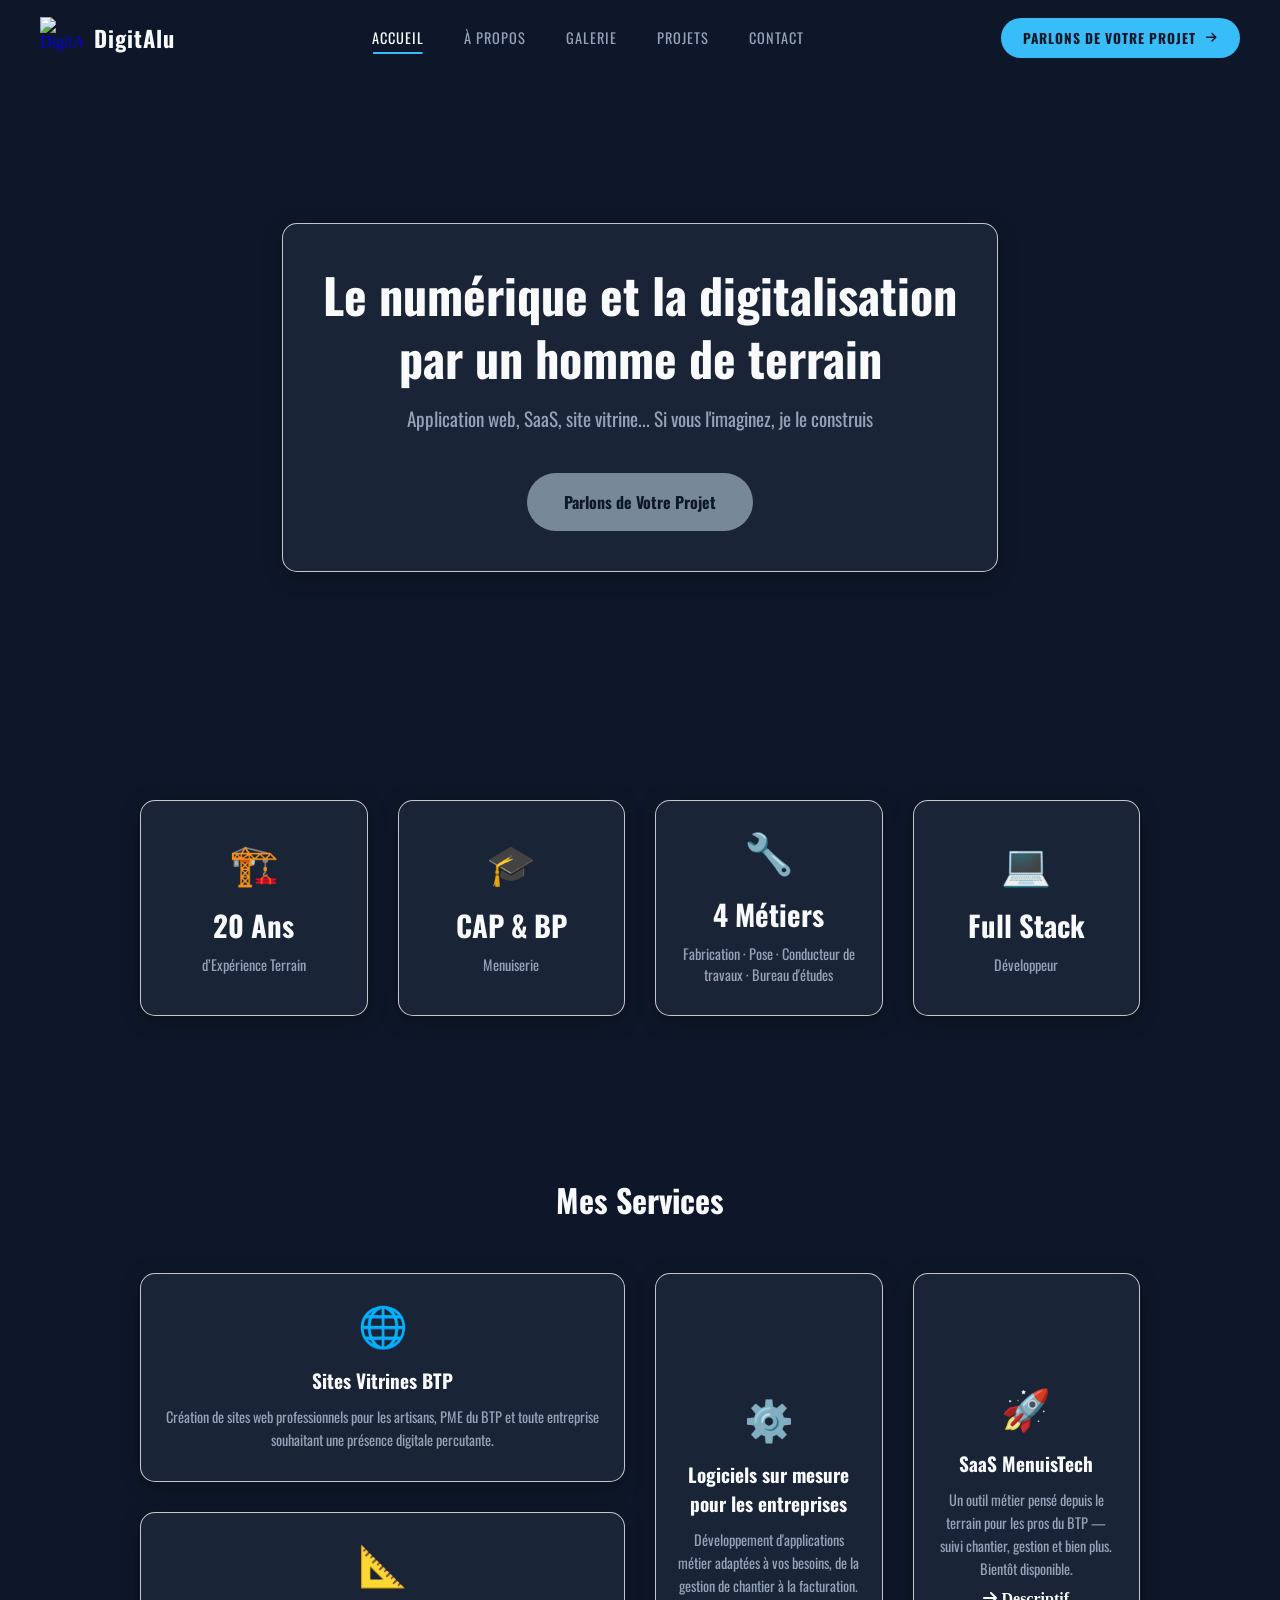
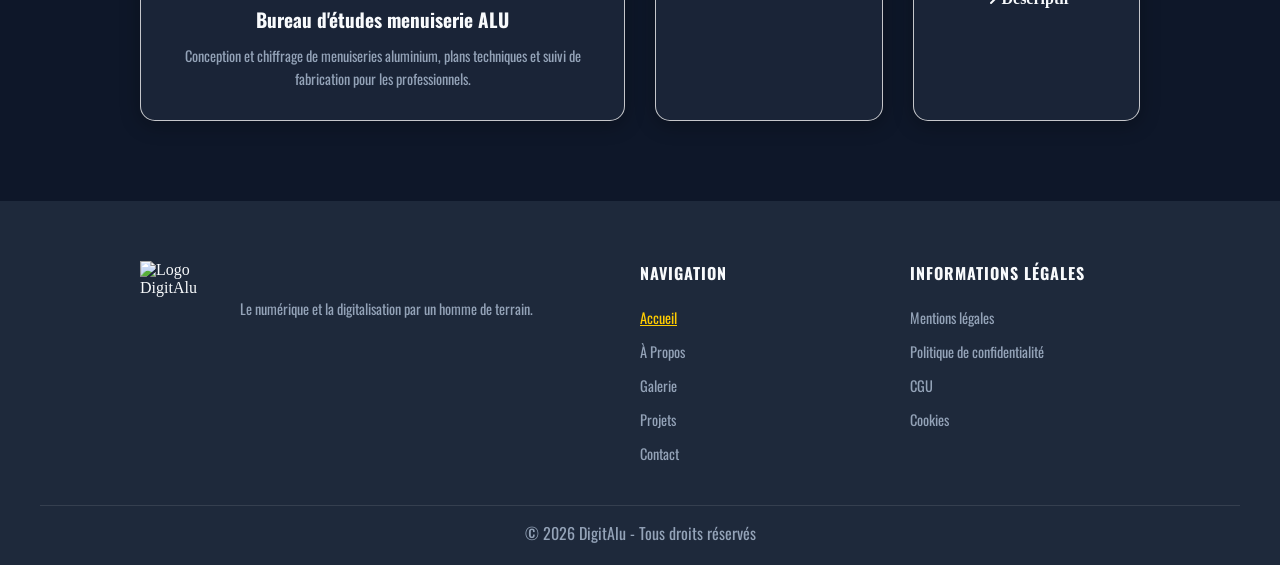
==== index.html @ 231861f5 "modification card index" ====
<!DOCTYPE html>
<html lang="fr">
  <head>
   <meta charset="UTF-8">
   <meta name="viewport" content="width=device-width, initial-scale=1.0">
   <meta name="description" content="Contactez DigitAlu pour vos projets menuiserie aluminium et outils numériques.">
   <title>DigitAlu</title>
   <link href="https://fonts.googleapis.com/css2?family=Oswald:wght@400;700&display=swap" rel="stylesheet">
   <link rel="stylesheet" href="Css/style.css">
   <link rel="stylesheet" href="https://cdnjs.cloudflare.com/ajax/libs/font-awesome/6.5.0/css/all.min.css">
   <script src="Js/script.js" defer></script>
 </head>
 <body>
<!-- NAVBAR -->
<header class="navbar" id="navbar">
    <div class="navbar-inner">
        
        <!-- LOGO -->
        <a href="index.html" class="navbar-logo">
            <img src="LOGO/logo-digitalu.png" alt="DigitAlu">
            <span class="navbar-logo-text">DigitAlu</span>
        </a>

        <!-- LIENS -->
        <nav class="navbar-nav">
            <a href="index.html" class="nav-link active">Accueil</a>
            <a href="Pages/a-propos.html" class="nav-link">À Propos</a>
            <a href="Pages/galerie.html" class="nav-link">Galerie</a>
            <a href="Pages/projets.html" class="nav-link">Projets</a>
            <a href="Pages/contact.html" class="nav-link">Contact</a>
        </nav>

        <!-- CTA + BURGER -->
        <div class="navbar-right">
            <a href="Pages/contact.html" class="navbar-cta">
                <span>Parlons de votre projet</span>
                <i class="fas fa-arrow-right"></i>
            </a>
            <button class="navbar-burger" id="navBurger" aria-label="Menu">
                <span></span>
                <span></span>
                <span></span>
            </button>
        </div>
    </div>

    <!-- MENU MOBILE -->
    <div class="navbar-mobile" id="navMobile">
        <a href="index.html" class="nav-link-mobile active">Accueil</a>
        <a href="Pages/a-propos.html" class="nav-link-mobile">À Propos</a>
        <a href="Pages/galerie.html" class="nav-link-mobile">Galerie</a>
        <a href="Pages/projets.html" class="nav-link-mobile">Projets</a>
        <a href="Pages/contact.html" class="nav-link-mobile">Contact</a>
        <a href="Pages/contact.html" class="navbar-cta-mobile">Parlons de votre projet →</a>
    </div>
</header>
<main>
  <!--PHRASE ACCROCHE-->
  <section class="hero">
    <div class="hero-content">
      <h1>Le numérique et la digitalisation<br>par un homme de terrain</h1>
      <p class="hero-subtitle">Application web, SaaS, site vitrine... Si vous l'imaginez, je le construis</p>
      <a href="Pages/contact.html" class="btn-cta">Parlons de Votre Projet</a>
    </div>
  </section>
  <!--STATS-->
  <section class="stats"> 
    <div class="stats-grid">
      <div class="stat-card">
        <span class="stat-icon">🏗️</span>
        <span class="stat-number">20 Ans</span>
        <span class="stat-label">d’Expérience Terrain</span>
      </div>
      <div class="stat-card">
        <span class="stat-icon">🎓</span>
        <span class="stat-number">CAP & BP</span>
        <span class="stat-label">Menuiserie</span>
      </div>
      <div class="stat-card">
        <span class="stat-icon">🔧</span>
        <span class="stat-number">4 Métiers</span>
        <span class="stat-label">Fabrication · Pose · Conducteur de travaux · Bureau d'études</span>
      </div>
      <div class="stat-card">
        <span class="stat-icon">💻</span>
        <span class="stat-number">Full Stack</span>
        <span class="stat-label">Développeur</span>
      </div>
    </div>
  </section>
  <!--SERVICES-->
  <section class="services">
    <h2>Mes Services</h2>
    <div class="service-grid">
      <div class="service-card">
        <span class="service-icon">🌐</span>
        <h3>Sites Vitrines BTP</h3>
        <p>Création de sites web professionnels pour les artisans, PME du BTP et toute entreprise souhaitant une présence digitale percutante.</p>
      </div>
      <div class="service-card">
        <span class="service-icon">⚙️</span>
        <h3>Logiciels sur mesure pour les entreprises</h3>
        <p>Développement d'applications métier adaptées à vos besoins, de la gestion de chantier à la facturation.</p>
      </div>
      <div class="service-card">
        <span class="service-icon">🚀</span>
        <h3>SaaS MenuisTech</h3>
        <p>Un outil métier pensé depuis le terrain pour les pros du BTP — suivi chantier, gestion et bien plus. Bientôt disponible.</p>
        <a href="Pages/projets.html" class="service-link"><i class="fas fa-arrow-right"></i> Descriptif</a>
      </div>
      <div class="service-card">
        <span class="service-icon">📐</span>
        <h3>Bureau d'études menuiserie ALU</h3>
        <p>Conception et chiffrage de menuiseries aluminium, plans techniques et suivi de fabrication pour les professionnels.</p>
      </div>
    </div>
  </section>
</main>
<!--FOOTER-->
<footer>
  <div class="footer-grid">
    <div class="footer-brand">
      <img src="LOGO/logo-digitalu.png" alt="Logo DigitAlu">
      <p>Le numérique et la digitalisation par un homme de terrain.</p>
    </div>
    <div class="footer-links">
      <h3>Navigation</h3>
      <ul>
        <li><a href="index.html" class="active">Accueil</a></li>
        <li><a href="Pages/a-propos.html">À Propos</a></li>
        <li><a href="Pages/galerie.html">Galerie</a></li>
        <li><a href="Pages/projets.html">Projets</a></li>
        <li><a href="Pages/contact.html">Contact</a></li>
      </ul>
    </div>
    <div class="footer-legal">
      <h3>Informations légales</h3>
      <ul>
        <li><a href="Info-Legales/mention-legales.html">Mentions légales</a></li>
        <li><a href="Info-Legales/politique-confidentialite.html">Politique de confidentialité</a></li>
        <li><a href="Info-Legales/cgu.html">CGU</a></li>
        <li><a href="Info-Legales/cookies.html">Cookies</a></li>
      </ul>
    </div>

  </div>
  <div class="footer-bottom">
    <p>© 2026 DigitAlu - Tous droits réservés</p>
  </div>
</footer>

 </body>
</html>
---- Css/style.css ----
/* ===== RÉINITIALISATION & BASE ===== */
* {
    margin: 0;
    padding: 0;
    box-sizing: border-box;
}

:root {
    --bg-primary: #0F172A;
    --bg-secondary: #1E293B;
    --accent: #38BDF8;
    --text-primary: #F8FAFC;
    --text-secondary: #94A3B8;
}

body {
    background-color: var(--bg-primary);
    color: var(--text-primary);
}

img {
    max-width: 100%;
    height: auto;
}

* {
    box-sizing: border-box;
}

/* ===== NAVBAR ===== */
.navbar {
    position: fixed;
    top: 0;
    left: 0;
    right: 0;
    z-index: 999;
    padding: 0 40px;
    transition: all 0.4s ease;
    background: transparent;
}

.navbar.scrolled {
    background: rgba(15, 23, 42, 0.85);
    backdrop-filter: blur(20px);
    -webkit-backdrop-filter: blur(20px);
    border-bottom: 1px solid rgba(56, 189, 248, 0.15);
    box-shadow: 0 4px 30px rgba(0, 0, 0, 0.3);
}

.navbar-inner {
    display: flex;
    align-items: center;
    justify-content: space-between;
    height: 75px;
    max-width: 1200px;
    margin: 0 auto;
}

/* LOGO */
.navbar-logo {
    display: flex;
    align-items: center;
    gap: 12px;
    text-decoration: none;
    transition: opacity 0.3s ease;
}

.navbar-logo:hover {
    opacity: 0.8;
}

.navbar-logo img {
    width: 42px;
    height: 42px;
    object-fit: contain;
}

.navbar-logo-text {
    font-family: 'Oswald', sans-serif;
    font-size: 1.4rem;
    font-weight: 700;
    color: var(--text-primary);
    letter-spacing: 1px;
}

/* LIENS */
.navbar-nav {
    display: flex;
    align-items: center;
    gap: 8px;
}

.nav-link {
    position: relative;
    font-family: 'Oswald', sans-serif;
    font-size: 0.9rem;
    letter-spacing: 1px;
    color: var(--text-secondary);
    text-decoration: none;
    padding: 8px 16px;
    border-radius: 8px;
    transition: all 0.3s ease;
    text-transform: uppercase;
}

.nav-link::after {
    content: '';
    position: absolute;
    bottom: 2px;
    left: 50%;
    transform: translateX(-50%);
    width: 0;
    height: 2px;
    background: var(--accent);
    border-radius: 2px;
    transition: width 0.3s ease;
}

.nav-link:hover {
    color: var(--text-primary);
    background: rgba(56, 189, 248, 0.08);
}

.nav-link:hover::after,
.nav-link.active::after {
    width: 60%;
}

.nav-link.active {
    color: var(--text-primary);
}

/* CTA */
.navbar-right {
    display: flex;
    align-items: center;
    gap: 20px;
}

.navbar-cta {
    display: inline-flex;
    align-items: center;
    gap: 10px;
    font-family: 'Oswald', sans-serif;
    font-size: 0.85rem;
    font-weight: 700;
    letter-spacing: 1px;
    text-transform: uppercase;
    text-decoration: none;
    color: var(--bg-primary);
    background: var(--accent);
    padding: 10px 22px;
    border-radius: 30px;
    transition: all 0.3s ease;
    white-space: nowrap;
}

.navbar-cta i {
    font-size: 0.75rem;
    transition: transform 0.3s ease;
}

.navbar-cta:hover {
    background: #fff;
    box-shadow: 0 0 20px rgba(56, 189, 248, 0.5);
    transform: translateY(-2px);
}

.navbar-cta:hover i {
    transform: translateX(4px);
}

/* BURGER */
.navbar-burger {
    display: none;
    flex-direction: column;
    gap: 5px;
    background: none;
    border: none;
    cursor: pointer;
    padding: 5px;
}

.navbar-burger span {
    display: block;
    width: 24px;
    height: 2px;
    background: var(--text-primary);
    border-radius: 2px;
    transition: all 0.3s ease;
}

.navbar-burger.open span:nth-child(1) {
    transform: translateY(7px) rotate(45deg);
}

.navbar-burger.open span:nth-child(2) {
    opacity: 0;
}

.navbar-burger.open span:nth-child(3) {
    transform: translateY(-7px) rotate(-45deg);
}

/* MENU MOBILE */
.navbar-mobile {
    display: none;
    flex-direction: column;
    padding: 20px 0;
    border-top: 1px solid rgba(56, 189, 248, 0.15);
    animation: slideDown 0.3s ease;
}

.navbar-mobile.open {
    display: flex;
}

@keyframes slideDown {
    from {
        opacity: 0;
        transform: translateY(-10px);
    }

    to {
        opacity: 1;
        transform: translateY(0);
    }
}

.nav-link-mobile {
    font-family: 'Oswald', sans-serif;
    font-size: 1.1rem;
    letter-spacing: 2px;
    text-transform: uppercase;
    text-decoration: none;
    color: var(--text-secondary);
    padding: 14px 20px;
    border-radius: 8px;
    transition: all 0.3s ease;
}

.nav-link-mobile:hover,
.nav-link-mobile.active {
    color: var(--text-primary);
    background: rgba(56, 189, 248, 0.08);
}

.navbar-cta-mobile {
    font-family: 'Oswald', sans-serif;
    font-size: 1rem;
    font-weight: 700;
    letter-spacing: 1px;
    text-decoration: none;
    color: var(--accent);
    padding: 14px 20px;
    margin-top: 10px;
    border: 1px solid var(--accent);
    border-radius: 30px;
    text-align: center;
    transition: all 0.3s ease;
}

.navbar-cta-mobile:hover {
    background: var(--accent);
    color: var(--bg-primary);
}

/* ===== HERO ===== */
.hero {
    min-height: 80vh;
    display: flex;
    align-items: center;
    justify-content: center;
    padding-top: 75px;
}

.hero h1 {
    font-size: 3rem;
    font-family: 'Oswald', sans-serif;
    font-weight: 700;
    line-height: 1.3;
    text-align: center;
    color: var(--text-primary);
}

.btn-cta {
    display: inline-block;
    font-family: 'Oswald', sans-serif;
    margin-top: 40px;
    padding: 15px 35px;
    border: 2px solid transparent;
    background-color: lightslategray;
    color: var(--bg-primary);
    border-radius: 30px;
    text-decoration: none;
    font-weight: 700;
    font-size: 1rem;
    transition: all 0.3s ease;
}

.btn-cta:hover {
    background-color: transparent;
    border: 2px solid var(--accent);
    color: var(--accent);
}

.hero-content {
    display: flex;
    flex-direction: column;
    align-items: center;
    max-width: 800px;
    padding: 0 20px;
    text-align: center;
    background: rgba(15, 23, 42, 0.6);
    padding: 40px;
    border-radius: 15px;
    border: 1px solid rgba(241, 241, 241, 0.8);
    background-color: rgba(30, 41, 59, 0.8);
    box-shadow: 0 4px 20px rgba(0, 0, 0, 0.3);
}

.hero-subtitle {
    font-size: 1.2rem;
    font-family: 'Oswald', sans-serif;
    color: var(--text-secondary);
    margin-top: 15px;

}

/* ===== MAIN ===== */
main {
    background-image: url('../Fond ecran/3d-rendering-abstract-building.jpg');
    background-size: cover;
    background-position: center;
    background-color: rgba(15, 23, 42, 0.7);
    background-blend-mode: overlay;
    background-attachment: scroll;
}

/* ===== STATS ===== */
.stats {
    padding: 80px 40px;
    width: 100%;
}

.stats-grid {
    display: grid;
    grid-template-columns: repeat(4, 1fr);
    gap: 30px;
    max-width: 1000px;
    margin: 0 auto;
    width: 100%;
}

.stat-card:hover {
    box-shadow: 0 0 20px rgba(56, 189, 248, 0.3);
    transform: translateY(-10px);
    border-color: var(--accent);
}

.stat-card {
    display: flex;
    flex-direction: column;
    justify-content: center;
    height: 100%;
    align-items: center;
    text-align: center;
    padding: 30px 20px;
    border-radius: 15px;
    border: 1px solid rgba(241, 241, 241, 0.8);
    transition: all 0.3s ease;
    background-color: rgba(30, 41, 59, 0.8);
    box-shadow: 0 4px 20px rgba(0, 0, 0, 0.3);
}

.stat-icon {
    font-size: 2.5rem;
    margin-bottom: 15px;
}

.stat-number {
    font-size: 1.8rem;
    font-family: 'Oswald', sans-serif;
    font-weight: 700;
    color: var(--text-primary);
}

.stat-label {
    font-size: 0.9rem;
    font-family: 'Oswald', sans-serif;
    color: var(--text-secondary);
    margin-top: 8px;
}

/* ===== FOOTER ===== */
footer {
    background-color: var(--bg-secondary);
    padding: 60px 40px 20px;
}

.footer-grid {
    display: grid;
    align-items: start;
    grid-template-columns: 2fr 1fr 1fr;
    gap: 40px;
    max-width: 1000px;
    margin: 0 auto;
}

.footer-brand {
    display: flex;
    flex-direction: row;
    align-items: center;
    gap: 20px;
}

.footer-brand img {
    width: 80px;
    height: 80px;
    object-fit: contain;
    margin-bottom: 15px;
}

.footer-brand p {
    color: var(--text-secondary);
    font-family: 'Oswald', sans-serif;
    font-size: 0.9rem;
    line-height: 1.6;
}

.footer-links ul li a.active {
    color: #ffcc00;
    text-decoration: underline;
}

.footer-links h3,
.footer-legal h3 {
    color: var(--text-primary);
    font-family: 'Oswald', sans-serif;
    font-size: 1rem;
    margin-bottom: 20px;
    text-transform: uppercase;
    letter-spacing: 1px;
}

.footer-links ul,
.footer-legal ul {
    list-style: none;
    font-family: 'Oswald', sans-serif;
    display: flex;
    flex-direction: column;
    gap: 10px;
}

.footer-links a,
.footer-legal a {
    color: var(--text-secondary);
    text-decoration: none;
    font-size: 0.9rem;
    transition: color 0.3s ease;
}

.footer-links a:hover,
.footer-legal a:hover {
    color: var(--accent);
}

.footer-bottom {
    text-align: center;
    font-family: 'Oswald', sans-serif;
    padding-top: 15px;
    margin-top: 40px;
    color: var(--text-secondary);
    border-top: 1px solid rgba(255, 255, 255, 0.1);
}

/* ===== SERVICES ===== */
.services {
    padding: 80px 40px;
    width: 100%;
}

.service-grid {
    display: grid;
    grid-template-columns: repeat(4, 1fr);
    grid-auto-rows: minmax(200px, auto);
    gap: 30px;
    max-width: 1000px;
    margin: 0 auto;
    width: 100%;
}

.service-card:nth-child(1) {
    grid-column: span 2;
}

.service-card:nth-child(2) {
    grid-row: span 2;
}

.service-card:nth-child(3) {
    grid-row: span 2;
}

.service-card:nth-child(4) {
    grid-column: span 2;
}

.service-card {
    display: flex;
    flex-direction: column;
    justify-content: center;
    align-items: center;
    text-align: center;
    height: 100%;
    padding: 30px 20px;
    border-radius: 15px;
    border: 1px solid rgba(241, 241, 241, 0.8);
    transition: all 0.3s ease;
    background-color: rgba(30, 41, 59, 0.8);
    box-shadow: 0 4px 20px rgba(0, 0, 0, 0.3);
}

.service-card a {
    text-decoration: none;
    color: var(--text-primary);
    font-weight: bold;
    display: inline-block;
    margin-top: 10px;
    transition: 0.3s;
}

.service-card a:hover {
    color: #ffffff;
    transform: translate(5px);
}

.service-card:hover {
    box-shadow: 0 0 20px rgba(56, 189, 248, 0.3);
    transform: translateY(-10px);
    border-color: var(--accent);
}

.service-link {
    text-decoration: none;
    color: var(--text-primary);
    font-weight: bold;
    display: inline-flex;
    align-items: center;
    gap: 8px;
    transition: 0.3s;
}

.service-link:hover {
    color: #fff;
    transform: translateX(5px);
}

.services h2 {
    font-family: 'Oswald', sans-serif;
    font-size: 2rem;
    text-align: center;
    margin-bottom: 50px;
    color: var(--text-primary);
}

.service-icon {
    font-size: 2.5rem;
    margin-bottom: 15px;
}

.service-card h3 {
    font-family: 'Oswald', sans-serif;
    font-size: 1.2rem;
    color: var(--text-primary);
    margin-bottom: 10px;
}

.service-card p {
    font-family: 'Oswald', sans-serif;
    font-size: 0.9rem;
    color: var(--text-secondary);
    line-height: 1.6;
}

/* ===== A PROPOS NOUVEAU ===== */
.competence {
    font-family: 'Oswald', sans-serif;
    padding: 80px 40px;
    width: 100%;
    max-width: 1200px;
    margin: 0 auto;
}
.cta-section {
    display: flex;
    justify-content: center;
    padding: 60px 20px 80px;
}

.competence h2 {
    font-size: 2.5rem;
    text-align: center;
    width: 100%;
    margin-bottom: 50px;
    display: block;
}

.competence-group {
    margin-bottom: 60px;
}

.competence h3 {
    font-family: 'Oswald', sans-serif;
    font-size: 1.2rem;
    color: var(--text-secondary);
    letter-spacing: 2px;
    text-transform: uppercase;
    margin-bottom: 30px;
    text-align: center;
}

.competence-grid {
    display: grid;
    grid-template-columns: repeat(4, 1fr);
    gap: 30px;
    max-width: 700px;
    margin: 0 auto;
}

.competence-wrapper {
    display: flex;
    flex-direction: column;
    align-items: center;
    gap: 10px;
}

.competence-wrapper p {
    font-family: 'Oswald', sans-serif;
    font-size: 0.75rem;
    color: var(--text-secondary);
    letter-spacing: 1px;
    text-align: center;
}

.competence-card {
    display: flex;
    justify-content: center;
    align-items: center;
    height: 90px;
    width: 90px;
    border-radius: 50%;
    border: 1px solid rgba(56, 189, 248, 0.2);
    transition: all 0.3s ease;
    background: linear-gradient(135deg, rgba(56, 189, 248, 0.1), rgba(30, 41, 59, 0.9));
}

.competence-card i {
    font-size: 36px;
}

.competence-card:hover {
    box-shadow: 0 0 20px rgba(56, 189, 248, 0.3);
    transform: translateY(-5px);
    border-color: var(--accent);
}

.work-grid {
    display: grid;
    grid-template-columns: repeat(5, 1fr);
    gap: 30px;
    max-width: 900px;
    margin: 0 auto;
}

.work-wrapper {
    display: flex;
    flex-direction: column;
    align-items: center;
    gap: 10px;
}

.work-wrapper p {
    font-family: 'Oswald', sans-serif;
    font-size: 0.7rem;
    color: var(--text-secondary);
    letter-spacing: 1px;
    text-align: center;
}

.work-card {
    display: flex;
    justify-content: center;
    align-items: center;
    height: 90px;
    width: 90px;
    border-radius: 50%;
    border: 1px solid rgba(56, 189, 248, 0.2);
    transition: all 0.3s ease;
    background: linear-gradient(135deg, rgba(56, 189, 248, 0.1), rgba(30, 41, 59, 0.9));
    overflow: hidden;
}

.work-card img {
    width: 50px;
    height: 50px;
    object-fit: contain;
}

.work-card:hover {
    box-shadow: 0 0 20px rgba(56, 189, 248, 0.3);
    transform: translateY(-5px);
    border-color: var(--accent);
}

.accent {
    color: var(--accent);
}

.about-hero {
    display: grid;
    grid-template-columns: 1fr 1fr;
    gap: 60px;
    align-items: center;
    padding: 80px 60px;
    max-width: 1200px;
    margin: 0 auto;
}

.about-hero-tag {
    font-family: 'Oswald', sans-serif;
    font-size: 0.8rem;
    letter-spacing: 4px;
    text-transform: uppercase;
    color: var(--accent);
    margin-bottom: 20px;
    border: 1px solid rgba(56, 189, 248, 0.3);
    display: inline-block;
    padding: 6px 14px;
    border-radius: 20px;
}

.about-hero-content h1 {
    font-family: 'Oswald', sans-serif;
    font-size: 2.8rem;
    font-weight: 700;
    line-height: 1.2;
    color: var(--text-primary);
    margin-bottom: 20px;
}

.about-hero-content p {
    font-family: 'Oswald', sans-serif;
    font-size: 1rem;
    color: var(--text-secondary);
    line-height: 1.8;
    margin-bottom: 40px;
}

.about-hero-stats {
    display: flex;
    align-items: center;
    gap: 25px;
}

.about-stat {
    display: flex;
    flex-direction: column;
    align-items: center;
}

.about-stat-number {
    font-family: 'Oswald', sans-serif;
    font-size: 2.5rem;
    font-weight: 700;
    color: var(--accent);
}

.about-stat-label {
    font-family: 'Oswald', sans-serif;
    font-size: 0.75rem;
    color: var(--text-secondary);
    text-transform: uppercase;
    letter-spacing: 1px;
}

.about-stat-divider {
    width: 1px;
    height: 40px;
    background: rgba(56, 189, 248, 0.3);
}

.about-hero-visual {
    display: grid;
    grid-template-columns: 1fr 1fr;
    gap: 15px;
}

.about-hero-card {
    display: flex;
    flex-direction: column;
    align-items: center;
    justify-content: center;
    text-align: center;
    padding: 25px 15px;
    border-radius: 15px;
    border: 1px solid rgba(241, 241, 241, 0.8);
    background: rgba(30, 41, 59, 0.8);
    transition: all 0.3s ease;
    gap: 8px;
}

.about-hero-card:hover {
    transform: translateY(-5px);
    border-color: var(--accent);
    box-shadow: 0 0 20px rgba(56, 189, 248, 0.2);
}

.accent-card {
    background: rgba(56, 189, 248, 0.1);
    border-color: rgba(56, 189, 248, 0.3);
}

.about-card-icon {
    font-size: 2rem;
}

.about-hero-card p {
    font-family: 'Oswald', sans-serif;
    font-size: 0.85rem;
    color: var(--text-primary);
    font-weight: 600;
}

.about-hero-card span {
    font-family: 'Oswald', sans-serif;
    font-size: 0.75rem;
    color: var(--accent);
}

/* VISION */
.about-vision-new {
    padding: 80px 60px;
    background: rgba(56, 189, 248, 0.05);
    border-top: 1px solid rgba(56, 189, 248, 0.1);
    border-bottom: 1px solid rgba(56, 189, 248, 0.1);
}

.vision-quote {
    max-width: 800px;
    margin: 0 auto;
    text-align: center;
    position: relative;
}

.vision-quote-mark {
    font-family: 'Oswald', sans-serif;
    font-size: 8rem;
    color: var(--accent);
    opacity: 0.2;
    line-height: 0.5;
    margin-bottom: 20px;
}

.vision-quote p {
    font-family: 'Oswald', sans-serif;
    font-size: 1.3rem;
    color: var(--text-primary);
    line-height: 1.8;
    margin-bottom: 30px;
}

.vision-quote strong {
    color: var(--accent);
}

.vision-signature {
    font-family: 'Oswald', sans-serif;
    font-size: 0.9rem;
    color: var(--text-secondary);
    letter-spacing: 2px;
}

/* TIMELINE */
.about-timeline {
    padding: 80px 60px;
    max-width: 900px;
    margin: 0 auto;
}

.about-timeline h2 {
    font-family: 'Oswald', sans-serif;
    font-size: 2rem;
    color: var(--text-primary);
    text-align: center;
    margin-bottom: 60px;
}

.timeline {
    position: relative;
    padding-left: 40px;
}

.timeline::before {
    content: '';
    position: absolute;
    left: 10px;
    top: 0;
    bottom: 0;
    width: 2px;
    background: linear-gradient(to bottom, var(--accent), rgba(56, 189, 248, 0.1));
}

.timeline-item {
    position: relative;
    margin-bottom: 50px;
}

.timeline-dot {
    position: absolute;
    left: -35px;
    top: 5px;
    width: 14px;
    height: 14px;
    border-radius: 50%;
    background: var(--bg-secondary);
    border: 2px solid var(--accent);
    transition: all 0.3s ease;
}

.timeline-dot.active {
    background: var(--accent);
    box-shadow: 0 0 15px rgba(56, 189, 248, 0.6);
}

.timeline-item:hover .timeline-dot {
    background: var(--accent);
    box-shadow: 0 0 10px rgba(56, 189, 248, 0.4);
}

.timeline-date {
    font-family: 'Oswald', sans-serif;
    font-size: 0.8rem;
    letter-spacing: 2px;
    color: var(--accent);
    text-transform: uppercase;
    margin-bottom: 8px;
    display: block;
}

.timeline-content h3 {
    font-family: 'Oswald', sans-serif;
    font-size: 1.2rem;
    color: var(--text-primary);
    margin-bottom: 10px;
}

.timeline-content p {
    font-family: 'Oswald', sans-serif;
    font-size: 0.9rem;
    color: var(--text-secondary);
    line-height: 1.7;
}


/* ===== BOUTON BURGER STYLE & ANIMATION ===== */
.burger-menu {
    display: none;
    background: none;
    border: none;
    cursor: pointer;
    padding: 10px;
    z-index: 1100;
}

.burger-line {
    display: block;
    width: 30px;
    height: 3px;
    margin: 6px auto;
    background-color: var(--text-primary);
    border-radius: 3px;
    transition: all 0.3s ease-in-out;
}

.burger-menu.open .burger-line:nth-child(1) {
    transform: translateY(9px) rotate(45deg);
}

.burger-menu.open .burger-line:nth-child(2) {
    opacity: 0;
}

.burger-menu.open .burger-line:nth-child(3) {
    transform: translateY(-9px) rotate(-45deg);
}

/* ===== CONTACT ===== */
.contact {
    display: flex;
    flex-direction: column;
    align-items: center;
    padding: 40px 20px;
    min-height: 80vh;
    font-family: 'Oswald', sans-serif;
}

#contactForm {
    width: 100%;
    max-width: 600px;
    padding: 40px;
    border-radius: 15px;
    border: 1px solid rgba(255, 255, 255, 0.1);
    box-shadow: 0 10px 30px rgba(0, 0, 0, 0.5);
}

.input-group {
    font-family: 'Oswald', sans-serif;
    position: relative;
    width: 100%;
    margin-bottom: 35px;
}

.input-group textarea {
    width: 100%;
    padding: 15px;
    min-height: 150px;
    overflow-y: hidden;
    resize: none;
    display: block;
    box-sizing: border-box;
}

.input-group input,
.input-group textarea,
.input-group select {
    width: 100%;
    padding: 15px;
    border: 1px solid rgba(255, 255, 255, 0.1);
    border-radius: 8px;
    color: black;
    font-size: 1rem;
    outline: none;
    transition: 0.3s ease;
    font-family: 'Oswald', sans-serif;
}

.input-group label {
    position: absolute;
    left: 15px;
    top: 50%;
    transform: translateY(-50%);
    color: #94A3B8;
    font-size: 1rem;
    transition: all 0.3s ease;
    pointer-events: none;
}

.input-group textarea~label {
    top: 25px;
}

.input-group input:focus~label,
.input-group input:not(:placeholder-shown)~label,
.input-group textarea:focus~label,
.input-group textarea:not(:placeholder-shown)~label,
.input-group select:focus~label,
.input-group select:not([value=""]):valid~label {
    top: -12px;
    left: 10px;
    font-size: 1rem;
    color: white;
    padding: 0 5px;
}

.input-group:last-child {
    position: relative;
}

#contactForm input:focus,
#contactForm select:focus,
#contactForm textarea:focus {
    outline: none;
    border-color: var(--accent);
    box-shadow: 0 0 8px rgba(56, 189, 248, 0.3);
}

#contactForm .input-group:last-child {
    display: flex;
    justify-content: center;
}

.btn-contact {
    position: relative;
    width: 200px;
    height: 80px;
    overflow: visible;
    transition: all 0.3s ease;
}

.btn-contact:hover {
    font-size: 0;
    background-color: transparent;
    border: none;
}

.btn-contact:hover::after {
    content: '✉️';
    font-size: 4rem;
    position: absolute;
    top: 50%;
    left: 50%;
    transform: translate(-50%, -50%);
}

.btn-text {
    transition: opacity 0.3s ease;
}

.btn-contact:hover .btn-text {
    opacity: 0;
}

.btn-contact.sending::after {
    display: none;
}

.btn-contact.sending:hover::after {
    display: none;
}

.btn-contact.sent:hover::after {
    display: none;
}

.btn-contact.sent:hover .btn-text {
    opacity: 1;
}

.btn-contact.sent:hover {
    font-size: 1rem;
    background-color: lightslategray;
    border: 2px solid transparent;
}

.btn-contact.sending {
    background-color: transparent;
    border: none;
}

.btn-contact.sent {
    background-color: lightslategray;
    border: 2px solid transparent;
    font-size: 1rem;
}

.rgpd-group {
    display: flex;
    flex-direction: row;
    align-items: flex-start;
    gap: 10px;
}

.rgpd-group input[type="checkbox"] {
    appearance: none;
    width: 16px;
    height: 16px;
    min-width: 16px;
    border: 2px solid var(--accent);
    border-radius: 5px;
    cursor: pointer;
    margin-top: 2px;
    transition: all 0.3s ease;
}

.rgpd-group input[type="checkbox"]:checked {
    background-color: var(--accent);
    border-color: var(--accent);
}

.rgpd-group input[type="checkbox"]:checked::after {
    content: '\2713';
    display: flex;
    justify-content: center;
    align-items: center;
    color: var(--bg-primary);
    font-size: 12px;
    font-weight: bold;
    line-height: 16px;
    text-align: center;
}

.rgpd-group label {
    position: static;
    transform: none;
    font-size: 0.85rem;
    color: var(--text-secondary);
    cursor: pointer;
}

/* ===== MEDIA QUERIES ===== */

@media (max-width: 1024px) {

    .stats-grid,
    .service-grid,
    .competence-grid {
        grid-template-columns: repeat(2, 1fr);
        max-width: 600px;
    }

    .work-grid {
        grid-template-columns: repeat(3, 1fr);
        margin-top: 40px;
    }

    nav ul {
        gap: 20px;
        align-items: center;
        padding-left: 0;
    }

    nav {
        margin-top: 0;
        justify-content: center;
    }
}

@media (max-width: 768px) {
    main {
        background-attachment: scroll;
    }
    .navbar-nav,
    .navbar-cta {
        display: none;
    }

    .navbar-burger {
        display: flex;
    }

    .navbar {
        background: rgba(15, 23, 42, 0.95);
        backdrop-filter: blur(20px);
    }

    .about-hero {
        grid-template-columns: 1fr;
        padding: 40px 20px;
    }

    .about-vision-new {
        padding: 60px 20px;
    }

    .about-timeline {
        padding: 60px 20px;
    }

    .vision-quote p {
        font-size: 1rem;
    }

    .stats-grid {
        grid-template-columns: 1fr;
        max-width: 400px;
    }

    .service-grid {
        grid-template-columns: 1fr;
        padding: 0 20px;
    }

    .services {
        padding: 40px 20px;
    }

    .stats {
        padding: 40px 20px;
    }

    footer {
        padding: 40px 20px 20px;
    }

    .footer-grid {
        grid-template-columns: 1fr;
        gap: 30px;
    }

}

@media (max-width: 480px) {
    .hero h1 {
        font-size: 1.5rem;
    }

    .hero-content {
        width: 90%;
        margin: 0 auto;
    }

    .hero-subtitle {
        font-size: 1rem;
    }

    .stats-grid,
    .service-grid,
    .competence-grid {
        grid-template-columns: 1fr;
    }

    .work-grid {
        grid-template-columns: repeat(2, 1fr);
    }

    .footer-grid {
        grid-template-columns: 1fr;
    }

    .service-card:nth-child(1),
    .service-card:nth-child(2),
    .service-card:nth-child(3),
    .service-card:nth-child(4) {
        grid-column: span 1;
        grid-row: span 1;
    }

    .service-grid {
        grid-template-columns: 1fr;
    }

    .competence h3 {
        margin-bottom: 20px;
    }

    .competence-grid {
        grid-auto-rows: auto;
    }

    .about-hero {
        padding-top: 80px;
    }

    .about-hero-content h1 {
        font-size: 2rem;
    }

    .about-hero-visual {
        grid-template-columns: 1fr 1fr;
    }

    .about-hero-stats {
        gap: 15px;
    }

}
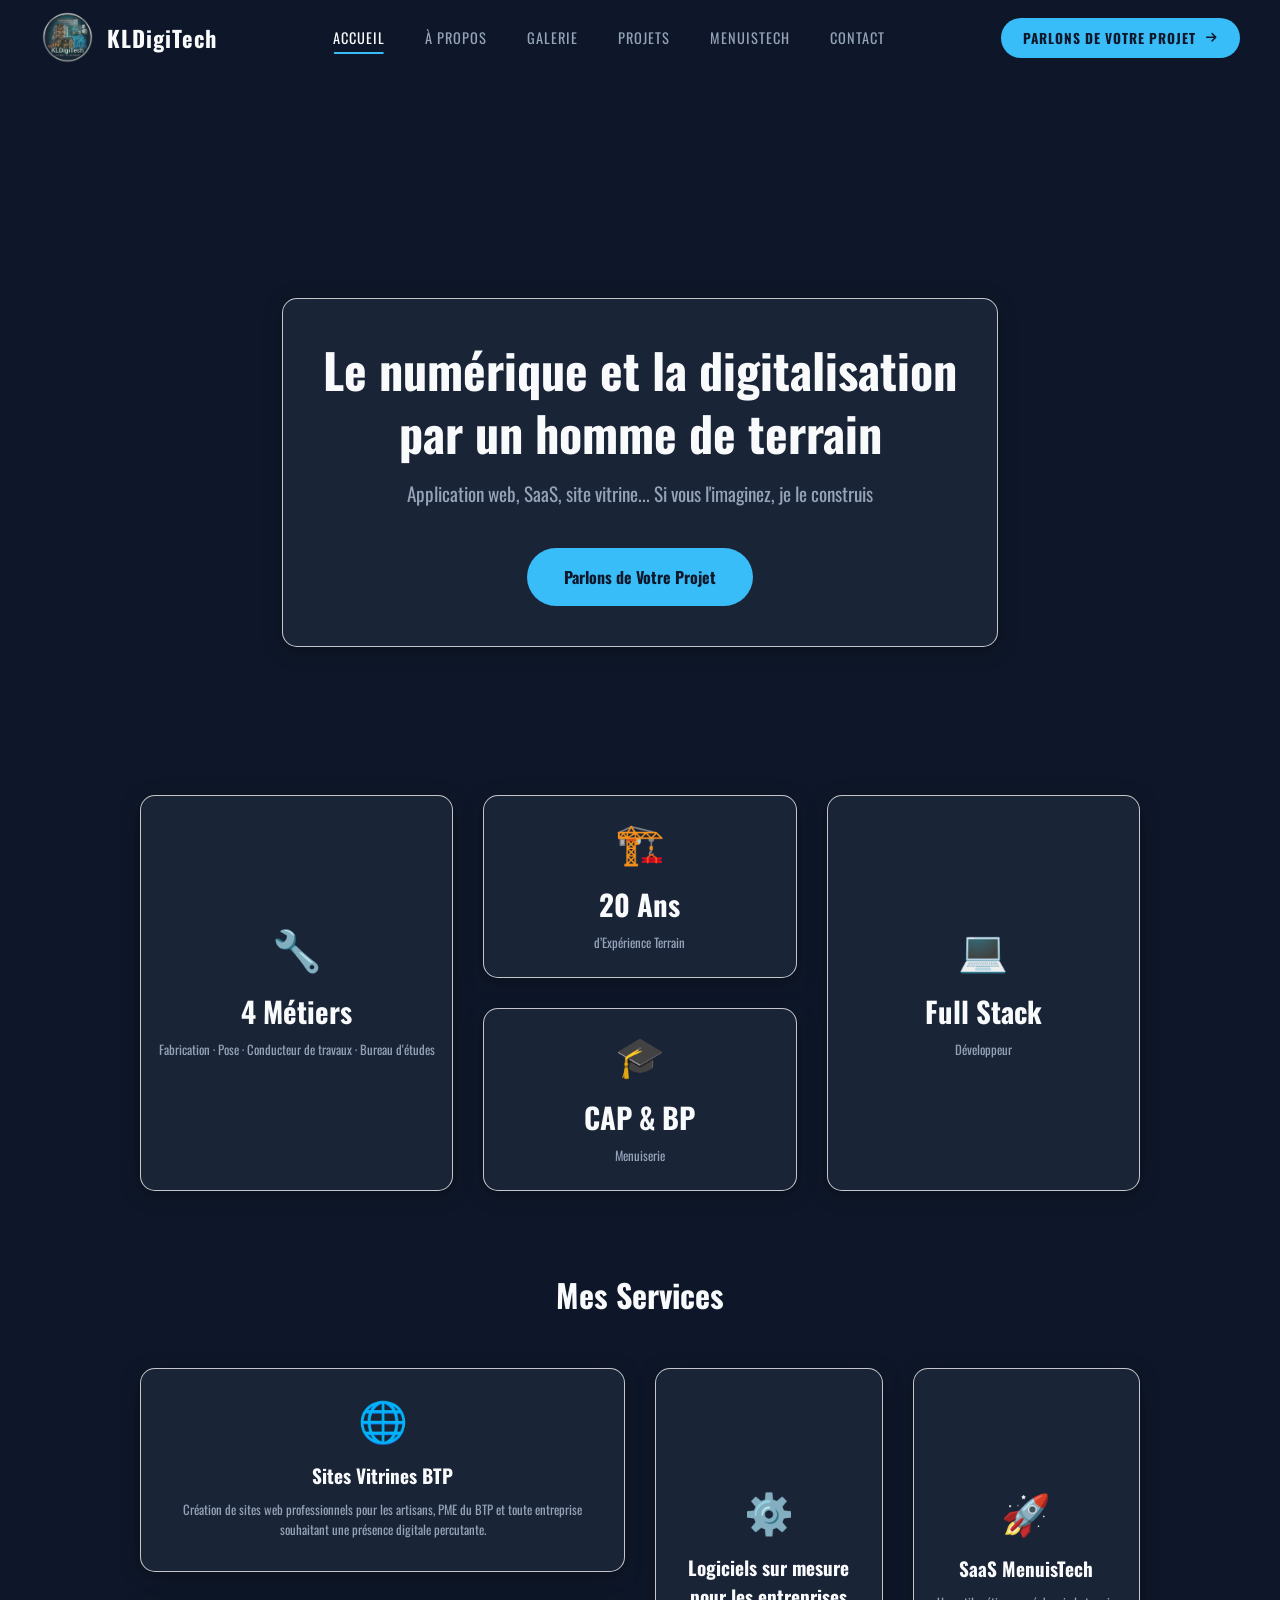
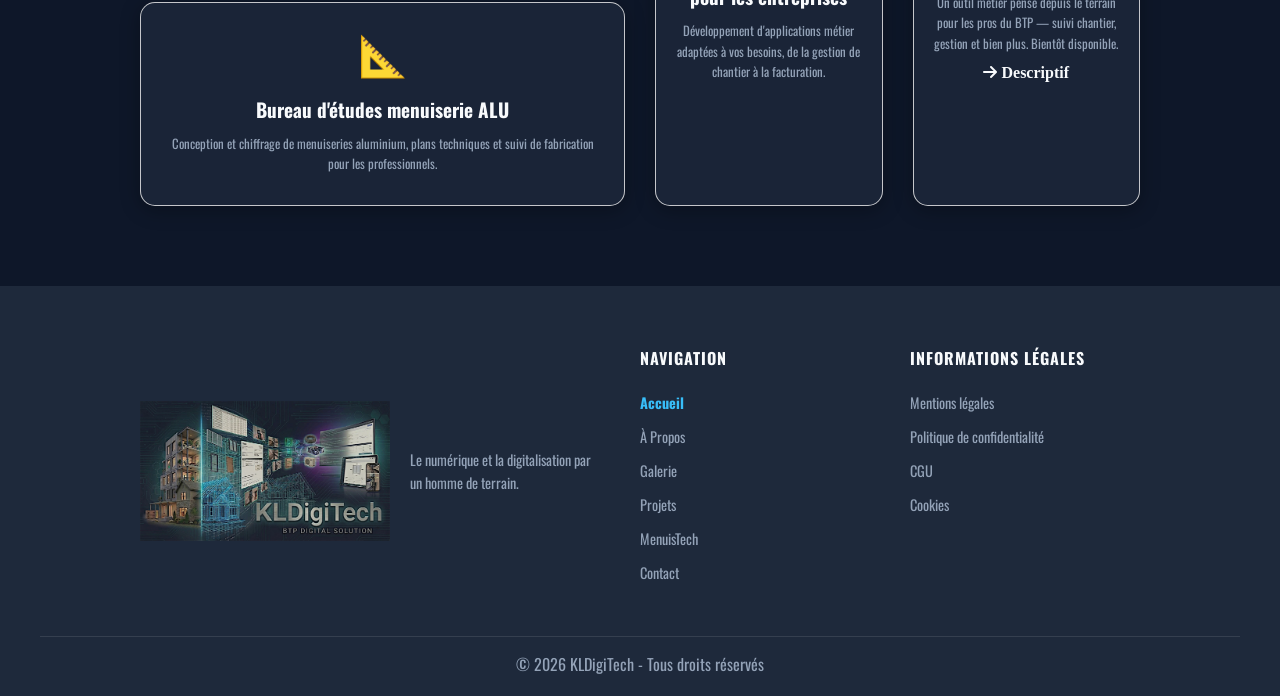
==== commit 391d71bf: "chnagement nom et logo" ====
--- a/index.html
+++ b/index.html
@@ -3,8 +3,8 @@
   <head>
    <meta charset="UTF-8">
    <meta name="viewport" content="width=device-width, initial-scale=1.0">
-   <meta name="description" content="Contactez DigitAlu pour vos projets menuiserie aluminium et outils numériques.">
-   <title>DigitAlu</title>
+   <meta name="description" content="Contactez KLDigiTech pour vos projets menuiserie aluminium et outils numériques.">
+   <title>KLDigiTech</title>
    <link href="https://fonts.googleapis.com/css2?family=Oswald:wght@400;700&display=swap" rel="stylesheet">
    <link rel="stylesheet" href="Css/style.css">
    <link rel="stylesheet" href="https://cdnjs.cloudflare.com/ajax/libs/font-awesome/6.5.0/css/all.min.css">
@@ -17,8 +17,8 @@
         
         <!-- LOGO -->
         <a href="index.html" class="navbar-logo">
-            <img src="LOGO/logo-digitalu.png" alt="DigitAlu">
-            <span class="navbar-logo-text">DigitAlu</span>
+            <img src="LOGO/logo-miniature.webp" alt="KLDigiTech logo">
+            <span class="navbar-logo-text">KLDigiTech</span>
         </a>
 
         <!-- LIENS -->
@@ -27,6 +27,7 @@
             <a href="Pages/a-propos.html" class="nav-link">À Propos</a>
             <a href="Pages/galerie.html" class="nav-link">Galerie</a>
             <a href="Pages/projets.html" class="nav-link">Projets</a>
+            <a href="Pages/menuistech.html" class="nav-link">MenuisTech</a>
             <a href="Pages/contact.html" class="nav-link">Contact</a>
         </nav>
 
@@ -50,6 +51,7 @@
         <a href="Pages/a-propos.html" class="nav-link-mobile">À Propos</a>
         <a href="Pages/galerie.html" class="nav-link-mobile">Galerie</a>
         <a href="Pages/projets.html" class="nav-link-mobile">Projets</a>
+        <a href="Pages/menuistech.html" class="nav-link-mobile">MenuisTech</a>
         <a href="Pages/contact.html" class="nav-link-mobile">Contact</a>
         <a href="Pages/contact.html" class="navbar-cta-mobile">Parlons de votre projet →</a>
     </div>
@@ -67,24 +69,24 @@
   <section class="stats"> 
     <div class="stats-grid">
       <div class="stat-card">
+        <span class="stat-icon">🔧</span>
+        <span class="stat-number">4 Métiers</span>
+        <span class="stat-label">Fabrication · Pose · Conducteur de travaux · Bureau d'études</span>
+      </div>
+      <div class="stat-card">
         <span class="stat-icon">🏗️</span>
         <span class="stat-number">20 Ans</span>
         <span class="stat-label">d’Expérience Terrain</span>
       </div>
       <div class="stat-card">
+        <span class="stat-icon">💻</span>
+        <span class="stat-number">Full Stack</span>
+        <span class="stat-label">Développeur</span>
+      </div>
+      <div class="stat-card">
         <span class="stat-icon">🎓</span>
         <span class="stat-number">CAP & BP</span>
         <span class="stat-label">Menuiserie</span>
-      </div>
-      <div class="stat-card">
-        <span class="stat-icon">🔧</span>
-        <span class="stat-number">4 Métiers</span>
-        <span class="stat-label">Fabrication · Pose · Conducteur de travaux · Bureau d'études</span>
-      </div>
-      <div class="stat-card">
-        <span class="stat-icon">💻</span>
-        <span class="stat-number">Full Stack</span>
-        <span class="stat-label">Développeur</span>
       </div>
     </div>
   </section>
@@ -120,7 +122,7 @@
 <footer>
   <div class="footer-grid">
     <div class="footer-brand">
-      <img src="LOGO/logo-digitalu.png" alt="Logo DigitAlu">
+      <img src="LOGO/Logo-societe.webp" alt="Logo KLDigiTech">
       <p>Le numérique et la digitalisation par un homme de terrain.</p>
     </div>
     <div class="footer-links">
@@ -130,6 +132,7 @@
         <li><a href="Pages/a-propos.html">À Propos</a></li>
         <li><a href="Pages/galerie.html">Galerie</a></li>
         <li><a href="Pages/projets.html">Projets</a></li>
+        <li><a href="Pages/menuistech.html">MenuisTech</a></li>
         <li><a href="Pages/contact.html">Contact</a></li>
       </ul>
     </div>
@@ -145,7 +148,7 @@
 
   </div>
   <div class="footer-bottom">
-    <p>© 2026 DigitAlu - Tous droits réservés</p>
+    <p>© 2026 KLDigiTech - Tous droits réservés</p>
   </div>
 </footer>
 
--- a/Css/style.css
+++ b/Css/style.css
@@ -21,10 +21,6 @@
 img {
     max-width: 100%;
     height: auto;
-}
-
-* {
-    box-sizing: border-box;
 }
 
 /* ===== NAVBAR ===== */
@@ -56,7 +52,6 @@
     margin: 0 auto;
 }
 
-/* LOGO */
 .navbar-logo {
     display: flex;
     align-items: center;
@@ -65,13 +60,9 @@
     transition: opacity 0.3s ease;
 }
 
-.navbar-logo:hover {
-    opacity: 0.8;
-}
-
 .navbar-logo img {
-    width: 42px;
-    height: 42px;
+    width: 55px;
+    height: 55px;
     object-fit: contain;
 }
 
@@ -83,7 +74,6 @@
     letter-spacing: 1px;
 }
 
-/* LIENS */
 .navbar-nav {
     display: flex;
     align-items: center;
@@ -130,7 +120,6 @@
     color: var(--text-primary);
 }
 
-/* CTA */
 .navbar-right {
     display: flex;
     align-items: center;
@@ -170,7 +159,6 @@
     transform: translateX(4px);
 }
 
-/* BURGER */
 .navbar-burger {
     display: none;
     flex-direction: column;
@@ -202,7 +190,6 @@
     transform: translateY(-7px) rotate(-45deg);
 }
 
-/* MENU MOBILE */
 .navbar-mobile {
     display: none;
     flex-direction: column;
@@ -263,68 +250,6 @@
 .navbar-cta-mobile:hover {
     background: var(--accent);
     color: var(--bg-primary);
-}
-
-/* ===== HERO ===== */
-.hero {
-    min-height: 80vh;
-    display: flex;
-    align-items: center;
-    justify-content: center;
-    padding-top: 75px;
-}
-
-.hero h1 {
-    font-size: 3rem;
-    font-family: 'Oswald', sans-serif;
-    font-weight: 700;
-    line-height: 1.3;
-    text-align: center;
-    color: var(--text-primary);
-}
-
-.btn-cta {
-    display: inline-block;
-    font-family: 'Oswald', sans-serif;
-    margin-top: 40px;
-    padding: 15px 35px;
-    border: 2px solid transparent;
-    background-color: lightslategray;
-    color: var(--bg-primary);
-    border-radius: 30px;
-    text-decoration: none;
-    font-weight: 700;
-    font-size: 1rem;
-    transition: all 0.3s ease;
-}
-
-.btn-cta:hover {
-    background-color: transparent;
-    border: 2px solid var(--accent);
-    color: var(--accent);
-}
-
-.hero-content {
-    display: flex;
-    flex-direction: column;
-    align-items: center;
-    max-width: 800px;
-    padding: 0 20px;
-    text-align: center;
-    background: rgba(15, 23, 42, 0.6);
-    padding: 40px;
-    border-radius: 15px;
-    border: 1px solid rgba(241, 241, 241, 0.8);
-    background-color: rgba(30, 41, 59, 0.8);
-    box-shadow: 0 4px 20px rgba(0, 0, 0, 0.3);
-}
-
-.hero-subtitle {
-    font-size: 1.2rem;
-    font-family: 'Oswald', sans-serif;
-    color: var(--text-secondary);
-    margin-top: 15px;
-
 }
 
 /* ===== MAIN ===== */
@@ -334,28 +259,107 @@
     background-position: center;
     background-color: rgba(15, 23, 42, 0.7);
     background-blend-mode: overlay;
-    background-attachment: scroll;
+    background-attachment: fixed;
+    padding-top: 75px;
+}
+
+/* ===== HERO ===== */
+.hero {
+    min-height: 80vh;
+    display: flex;
+    align-items: center;
+    justify-content: center;
+    padding-top: 75px;
+}
+
+.hero h1 {
+    font-size: 3rem;
+    font-family: 'Oswald', sans-serif;
+    font-weight: 700;
+    line-height: 1.3;
+    text-align: center;
+    color: var(--text-primary);
+}
+
+.hero-content {
+    display: flex;
+    flex-direction: column;
+    align-items: center;
+    max-width: 800px;
+    text-align: center;
+    padding: 40px;
+    border-radius: 15px;
+    border: 1px solid rgba(241, 241, 241, 0.8);
+    background-color: rgba(30, 41, 59, 0.8);
+    box-shadow: 0 4px 20px rgba(0, 0, 0, 0.3);
+}
+
+.hero-subtitle {
+    font-size: 1.2rem;
+    font-family: 'Oswald', sans-serif;
+    color: var(--text-secondary);
+    margin-top: 15px;
+}
+
+.btn-cta {
+    display: inline-block;
+    font-family: 'Oswald', sans-serif;
+    margin-top: 40px;
+    padding: 15px 35px;
+    border: 2px solid transparent;
+    background-color:var(--accent);
+    color: var(--bg-primary);
+    border-radius: 30px;
+    text-decoration: none;
+    font-weight: 700;
+    font-size: 1rem;
+    transition: all 0.3s ease;
+}
+
+.btn-cta:hover {
+    background-color: transparent;
+    border: 2px solid var(--accent);
+    color: var(--accent);
+}
+
+.cta-section {
+    display: flex;
+    justify-content: center;
+    padding: 60px 20px 80px;
 }
 
 /* ===== STATS ===== */
 .stats {
-    padding: 80px 40px;
+    padding: 0px 40px;
     width: 100%;
 }
 
 .stats-grid {
     display: grid;
-    grid-template-columns: repeat(4, 1fr);
+    grid-template-columns: repeat(3, 1fr);
+    grid-auto-rows: minmax(160px, auto);
     gap: 30px;
     max-width: 1000px;
     margin: 0 auto;
     width: 100%;
 }
 
-.stat-card:hover {
-    box-shadow: 0 0 20px rgba(56, 189, 248, 0.3);
-    transform: translateY(-10px);
-    border-color: var(--accent);
+.stat-card:nth-child(1) {
+    grid-column: span 1;
+    grid-row: span 2;
+}
+
+.stat-card:nth-child(2) {
+    grid-column: span 1;
+}
+
+.stat-card:nth-child(3) {
+    grid-column: span 1;
+    grid-row: span 2;
+}
+
+.stat-card:nth-child(4) {
+    grid-column: span 1;
 }
 
 .stat-card {
@@ -365,7 +369,7 @@
     height: 100%;
     align-items: center;
     text-align: center;
-    padding: 30px 20px;
+    padding: 25px 15px;
     border-radius: 15px;
     border: 1px solid rgba(241, 241, 241, 0.8);
     transition: all 0.3s ease;
@@ -373,6 +377,12 @@
     box-shadow: 0 4px 20px rgba(0, 0, 0, 0.3);
 }
 
+.stat-card:hover {
+    box-shadow: 0 0 20px rgba(56, 189, 248, 0.3);
+    transform: translateY(-10px);
+    border-color: var(--accent);
+}
+
 .stat-icon {
     font-size: 2.5rem;
     margin-bottom: 15px;
@@ -386,98 +396,24 @@
 }
 
 .stat-label {
-    font-size: 0.9rem;
+    font-size: 0.8rem;
     font-family: 'Oswald', sans-serif;
     color: var(--text-secondary);
     margin-top: 8px;
-}
-
-/* ===== FOOTER ===== */
-footer {
-    background-color: var(--bg-secondary);
-    padding: 60px 40px 20px;
-}
-
-.footer-grid {
-    display: grid;
-    align-items: start;
-    grid-template-columns: 2fr 1fr 1fr;
-    gap: 40px;
-    max-width: 1000px;
-    margin: 0 auto;
-}
-
-.footer-brand {
-    display: flex;
-    flex-direction: row;
-    align-items: center;
-    gap: 20px;
-}
-
-.footer-brand img {
-    width: 80px;
-    height: 80px;
-    object-fit: contain;
-    margin-bottom: 15px;
-}
-
-.footer-brand p {
-    color: var(--text-secondary);
-    font-family: 'Oswald', sans-serif;
-    font-size: 0.9rem;
-    line-height: 1.6;
-}
-
-.footer-links ul li a.active {
-    color: #ffcc00;
-    text-decoration: underline;
-}
-
-.footer-links h3,
-.footer-legal h3 {
-    color: var(--text-primary);
-    font-family: 'Oswald', sans-serif;
-    font-size: 1rem;
-    margin-bottom: 20px;
-    text-transform: uppercase;
-    letter-spacing: 1px;
-}
-
-.footer-links ul,
-.footer-legal ul {
-    list-style: none;
-    font-family: 'Oswald', sans-serif;
-    display: flex;
-    flex-direction: column;
-    gap: 10px;
-}
-
-.footer-links a,
-.footer-legal a {
-    color: var(--text-secondary);
-    text-decoration: none;
-    font-size: 0.9rem;
-    transition: color 0.3s ease;
-}
-
-.footer-links a:hover,
-.footer-legal a:hover {
-    color: var(--accent);
-}
-
-.footer-bottom {
-    text-align: center;
-    font-family: 'Oswald', sans-serif;
-    padding-top: 15px;
-    margin-top: 40px;
-    color: var(--text-secondary);
-    border-top: 1px solid rgba(255, 255, 255, 0.1);
 }
 
 /* ===== SERVICES ===== */
 .services {
     padding: 80px 40px;
     width: 100%;
+}
+
+.services h2 {
+    font-family: 'Oswald', sans-serif;
+    font-size: 2rem;
+    text-align: center;
+    margin-bottom: 50px;
+    color: var(--text-primary);
 }
 
 .service-grid {
@@ -521,6 +457,31 @@
     box-shadow: 0 4px 20px rgba(0, 0, 0, 0.3);
 }
 
+.service-card:hover {
+    box-shadow: 0 0 20px rgba(56, 189, 248, 0.3);
+    transform: translateY(-10px);
+    border-color: var(--accent);
+}
+
+.service-icon {
+    font-size: 2.5rem;
+    margin-bottom: 15px;
+}
+
+.service-card h3 {
+    font-family: 'Oswald', sans-serif;
+    font-size: 1.2rem;
+    color: var(--text-primary);
+    margin-bottom: 10px;
+}
+
+.service-card p {
+    font-family: 'Oswald', sans-serif;
+    font-size: 0.8rem;
+    color: var(--text-secondary);
+    line-height: 1.6;
+}
+
 .service-card a {
     text-decoration: none;
     color: var(--text-primary);
@@ -535,12 +496,6 @@
     transform: translate(5px);
 }
 
-.service-card:hover {
-    box-shadow: 0 0 20px rgba(56, 189, 248, 0.3);
-    transform: translateY(-10px);
-    border-color: var(--accent);
-}
-
 .service-link {
     text-decoration: none;
     color: var(--text-primary);
@@ -556,442 +511,245 @@
     transform: translateX(5px);
 }
 
-.services h2 {
-    font-family: 'Oswald', sans-serif;
-    font-size: 2rem;
+/* ===== FOOTER ===== */
+footer {
+    background-color: var(--bg-secondary);
+    padding: 60px 40px 20px;
+}
+
+.footer-grid {
+    display: grid;
+    align-items: start;
+    grid-template-columns: 2fr 1fr 1fr;
+    gap: 40px;
+    max-width: 1000px;
+    margin: 0 auto;
+}
+
+.footer-brand {
+    display: flex;
+    flex-direction: row;
+    align-items: center;
+    gap: 20px;
+}
+
+.footer-brand img {
+    width: 250px;
+    height: 250px;
+    object-fit: contain;
+}
+
+.footer-brand p {
+    color: var(--text-secondary);
+    font-family: 'Oswald', sans-serif;
+    font-size: 0.9rem;
+    line-height: 1.6;
+}
+
+.footer-links h3,
+.footer-legal h3 {
+    color: var(--text-primary);
+    font-family: 'Oswald', sans-serif;
+    font-size: 1rem;
+    margin-bottom: 20px;
+    text-transform: uppercase;
+    letter-spacing: 1px;
+}
+
+.footer-links ul,
+.footer-legal ul {
+    list-style: none;
+    font-family: 'Oswald', sans-serif;
+    display: flex;
+    flex-direction: column;
+    gap: 10px;
+}
+
+.footer-links a,
+.footer-legal a {
+    color: var(--text-secondary);
+    text-decoration: none;
+    font-size: 0.9rem;
+    transition: color 0.3s ease;
+}
+
+.footer-links a:hover,
+.footer-legal a:hover {
+    color: var(--accent);
+}
+
+.footer-links ul li a.active,
+.footer-legal ul li a.active {
+    color: var(--accent);
+    font-weight: 700;
+    text-decoration: none;
+}
+
+.footer-bottom {
     text-align: center;
-    margin-bottom: 50px;
-    color: var(--text-primary);
-}
-
-.service-icon {
-    font-size: 2.5rem;
-    margin-bottom: 15px;
-}
-
-.service-card h3 {
-    font-family: 'Oswald', sans-serif;
-    font-size: 1.2rem;
-    color: var(--text-primary);
-    margin-bottom: 10px;
-}
-
-.service-card p {
-    font-family: 'Oswald', sans-serif;
-    font-size: 0.9rem;
-    color: var(--text-secondary);
-    line-height: 1.6;
-}
-
-/* ===== A PROPOS NOUVEAU ===== */
-.competence {
-    font-family: 'Oswald', sans-serif;
-    padding: 80px 40px;
-    width: 100%;
+    font-family: 'Oswald', sans-serif;
+    padding-top: 15px;
+    margin-top: 40px;
+    color: var(--text-secondary);
+    border-top: 1px solid rgba(255, 255, 255, 0.1);
+}
+
+/* ===== MENUISTECH ===== */
+.menuistech {
+
+    display: flex;
+    flex-direction: column;
+    justify-content: center;
     max-width: 1200px;
     margin: 0 auto;
-}
-.cta-section {
-    display: flex;
-    justify-content: center;
-    padding: 60px 20px 80px;
-}
-
-.competence h2 {
-    font-size: 2.5rem;
-    text-align: center;
-    width: 100%;
-    margin-bottom: 50px;
-    display: block;
-}
-
-.competence-group {
-    margin-bottom: 60px;
-}
-
-.competence h3 {
-    font-family: 'Oswald', sans-serif;
-    font-size: 1.2rem;
-    color: var(--text-secondary);
-    letter-spacing: 2px;
-    text-transform: uppercase;
-    margin-bottom: 30px;
-    text-align: center;
-}
-
-.competence-grid {
-    display: grid;
-    grid-template-columns: repeat(4, 1fr);
-    gap: 30px;
-    max-width: 700px;
-    margin: 0 auto;
-}
-
-.competence-wrapper {
+    padding: 120px 40px 80px;
+}
+
+.menuistech-hero {
     display: flex;
     flex-direction: column;
     align-items: center;
-    gap: 10px;
-}
-
-.competence-wrapper p {
-    font-family: 'Oswald', sans-serif;
-    font-size: 0.75rem;
-    color: var(--text-secondary);
-    letter-spacing: 1px;
-    text-align: center;
-}
-
-.competence-card {
-    display: flex;
-    justify-content: center;
-    align-items: center;
-    height: 90px;
-    width: 90px;
-    border-radius: 50%;
-    border: 1px solid rgba(56, 189, 248, 0.2);
-    transition: all 0.3s ease;
-    background: linear-gradient(135deg, rgba(56, 189, 248, 0.1), rgba(30, 41, 59, 0.9));
-}
-
-.competence-card i {
-    font-size: 36px;
-}
-
-.competence-card:hover {
-    box-shadow: 0 0 20px rgba(56, 189, 248, 0.3);
-    transform: translateY(-5px);
-    border-color: var(--accent);
-}
-
-.work-grid {
-    display: grid;
-    grid-template-columns: repeat(5, 1fr);
-    gap: 30px;
-    max-width: 900px;
-    margin: 0 auto;
-}
-
-.work-wrapper {
-    display: flex;
-    flex-direction: column;
-    align-items: center;
-    gap: 10px;
-}
-
-.work-wrapper p {
-    font-family: 'Oswald', sans-serif;
-    font-size: 0.7rem;
-    color: var(--text-secondary);
-    letter-spacing: 1px;
-    text-align: center;
-}
-
-.work-card {
-    display: flex;
-    justify-content: center;
-    align-items: center;
-    height: 90px;
-    width: 90px;
-    border-radius: 50%;
-    border: 1px solid rgba(56, 189, 248, 0.2);
-    transition: all 0.3s ease;
-    background: linear-gradient(135deg, rgba(56, 189, 248, 0.1), rgba(30, 41, 59, 0.9));
-    overflow: hidden;
-}
-
-.work-card img {
-    width: 50px;
-    height: 50px;
-    object-fit: contain;
-}
-
-.work-card:hover {
-    box-shadow: 0 0 20px rgba(56, 189, 248, 0.3);
-    transform: translateY(-5px);
-    border-color: var(--accent);
-}
-
-.accent {
-    color: var(--accent);
-}
-
-.about-hero {
-    display: grid;
-    grid-template-columns: 1fr 1fr;
-    gap: 60px;
-    align-items: center;
-    padding: 80px 60px;
-    max-width: 1200px;
-    margin: 0 auto;
-}
-
-.about-hero-tag {
-    font-family: 'Oswald', sans-serif;
-    font-size: 0.8rem;
+    font-family: 'Oswald', sans-serif;
+    margin-bottom: 40px;
+}
+
+.menuistech-hero h1 {
+    color: var(--text-primary);
+    font-size: 4rem;
+}
+
+.menuistech-badge {
+    font-family: 'Oswald', sans-serif;
+    font-size: 0.9rem;
     letter-spacing: 4px;
     text-transform: uppercase;
     color: var(--accent);
     margin-bottom: 20px;
-    border: 1px solid rgba(56, 189, 248, 0.3);
+    border: 3px solid rgba(56, 189, 248, 0.3);
     display: inline-block;
     padding: 6px 14px;
     border-radius: 20px;
 }
 
-.about-hero-content h1 {
-    font-family: 'Oswald', sans-serif;
-    font-size: 2.8rem;
-    font-weight: 700;
-    line-height: 1.2;
-    color: var(--text-primary);
-    margin-bottom: 20px;
-}
-
-.about-hero-content p {
-    font-family: 'Oswald', sans-serif;
-    font-size: 1rem;
-    color: var(--text-secondary);
-    line-height: 1.8;
+.menuistech-problemes {
+    display: flex;
+    flex-direction: column;
+    align-items: center;
+    font-family: 'Oswald', sans-serif;
     margin-bottom: 40px;
-}
-
-.about-hero-stats {
-    display: flex;
-    align-items: center;
-    gap: 25px;
-}
-
-.about-stat {
-    display: flex;
-    flex-direction: column;
-    align-items: center;
-}
-
-.about-stat-number {
-    font-family: 'Oswald', sans-serif;
-    font-size: 2.5rem;
-    font-weight: 700;
-    color: var(--accent);
-}
-
-.about-stat-label {
-    font-family: 'Oswald', sans-serif;
-    font-size: 0.75rem;
-    color: var(--text-secondary);
-    text-transform: uppercase;
-    letter-spacing: 1px;
-}
-
-.about-stat-divider {
-    width: 1px;
-    height: 40px;
-    background: rgba(56, 189, 248, 0.3);
-}
-
-.about-hero-visual {
+    max-width: 1200px;
+}
+
+.menuistech-problemes h2 {
+    margin-bottom: 40px;
+    font-size: 3rem;
+    color: var(--text-primary);
+}
+
+.problem-grid {
     display: grid;
-    grid-template-columns: 1fr 1fr;
-    gap: 15px;
-}
-
-.about-hero-card {
-    display: flex;
-    flex-direction: column;
-    align-items: center;
-    justify-content: center;
-    text-align: center;
-    padding: 25px 15px;
+    grid-template-columns: repeat(2, 1fr);
+    gap: 20px;
+}
+
+.problem-card {
+    border: 1px solid rgba(56, 189, 248, 0.3);
+    padding: 10px 20px;
     border-radius: 15px;
-    border: 1px solid rgba(241, 241, 241, 0.8);
-    background: rgba(30, 41, 59, 0.8);
-    transition: all 0.3s ease;
-    gap: 8px;
-}
-
-.about-hero-card:hover {
+    background-color: rgba(30, 41, 59, 0.8);
+    display: flex;
+    align-items: center;
+    gap: 30px;
+    min-height: 100px
+}
+
+.problem-card:hover {
     transform: translateY(-5px);
     border-color: var(--accent);
     box-shadow: 0 0 20px rgba(56, 189, 248, 0.2);
-}
-
-.accent-card {
-    background: rgba(56, 189, 248, 0.1);
-    border-color: rgba(56, 189, 248, 0.3);
-}
-
-.about-card-icon {
-    font-size: 2rem;
-}
-
-.about-hero-card p {
-    font-family: 'Oswald', sans-serif;
-    font-size: 0.85rem;
-    color: var(--text-primary);
-    font-weight: 600;
-}
-
-.about-hero-card span {
-    font-family: 'Oswald', sans-serif;
-    font-size: 0.75rem;
-    color: var(--accent);
-}
-
-/* VISION */
-.about-vision-new {
-    padding: 80px 60px;
-    background: rgba(56, 189, 248, 0.05);
-    border-top: 1px solid rgba(56, 189, 248, 0.1);
-    border-bottom: 1px solid rgba(56, 189, 248, 0.1);
-}
-
-.vision-quote {
-    max-width: 800px;
-    margin: 0 auto;
+    transition: all 0.5s ease;
+}
+
+.problem-card span {
+    font-size: 3rem;
+    min-width: 40px;
+}
+
+.problem-card p {
+    font-family: 'Oswald', sans-serif;
+    font-size: 1rem;
+    color: var(--text-secondary);
+    line-height: 1.6;
+}
+
+.menuistech-solution {
+    display: flex;
+    flex-direction: column;
+    align-items: center;
+    font-family: 'Oswald', sans-serif;
+    margin-bottom: 40px;
+    max-width: 1200px;
+}
+
+.solution-grid {
+    display: grid;
+    grid-template-columns: repeat(3, 1fr);
+    gap: 40px;
+
+}
+
+.solution-card {
+    border: 1px solid rgba(56, 189, 248, 0.3);
+    padding: 10px 20px;
+    border-radius: 15px;
+    background-color: rgba(30, 41, 59, 0.8);
+    display: flex;
+    flex-direction: column;
+    align-items: center;
+    gap: 30px;
+    transition: all 0.5s ease;
+}
+
+.solution-card:hover {
+    transform: translateY(-5px);
+    border-color: var(--accent);
+    box-shadow: 0 0 20px rgba(56, 189, 248, 0.2);
+
+}
+
+.menuistech-solution h2 {
+    font-size: 3rem;
+    margin-bottom: 40px;
+    color: var(--text-primary);
+}
+
+.menuistech-solution span {
+    font-size: 3rem;
+    min-width: 40px;
+}
+
+.menuistech-teaser {
+    border: 1px solid rgba(56, 189, 248, 0.3);
+    padding: 40px 20px;
+    border-radius: 15px;
+    background-color: rgba(30, 41, 59, 0.8);
+    display: flex;
+    flex-direction: column;
+    align-items: center;
+    gap: 30px;
+    margin-top: 40px;
+    font-family: 'Oswald', sans-serif
+}
+
+.menuistech-teaser h2 {
+    color: var(--text-primary);
+    font-size: 3rem;
     text-align: center;
-    position: relative;
-}
-
-.vision-quote-mark {
-    font-family: 'Oswald', sans-serif;
-    font-size: 8rem;
-    color: var(--accent);
-    opacity: 0.2;
-    line-height: 0.5;
-    margin-bottom: 20px;
-}
-
-.vision-quote p {
-    font-family: 'Oswald', sans-serif;
-    font-size: 1.3rem;
-    color: var(--text-primary);
-    line-height: 1.8;
-    margin-bottom: 30px;
-}
-
-.vision-quote strong {
-    color: var(--accent);
-}
-
-.vision-signature {
-    font-family: 'Oswald', sans-serif;
-    font-size: 0.9rem;
-    color: var(--text-secondary);
-    letter-spacing: 2px;
-}
-
-/* TIMELINE */
-.about-timeline {
-    padding: 80px 60px;
-    max-width: 900px;
-    margin: 0 auto;
-}
-
-.about-timeline h2 {
-    font-family: 'Oswald', sans-serif;
-    font-size: 2rem;
-    color: var(--text-primary);
+}
+
+.menuistech-teaser p {
     text-align: center;
-    margin-bottom: 60px;
-}
-
-.timeline {
-    position: relative;
-    padding-left: 40px;
-}
-
-.timeline::before {
-    content: '';
-    position: absolute;
-    left: 10px;
-    top: 0;
-    bottom: 0;
-    width: 2px;
-    background: linear-gradient(to bottom, var(--accent), rgba(56, 189, 248, 0.1));
-}
-
-.timeline-item {
-    position: relative;
-    margin-bottom: 50px;
-}
-
-.timeline-dot {
-    position: absolute;
-    left: -35px;
-    top: 5px;
-    width: 14px;
-    height: 14px;
-    border-radius: 50%;
-    background: var(--bg-secondary);
-    border: 2px solid var(--accent);
-    transition: all 0.3s ease;
-}
-
-.timeline-dot.active {
-    background: var(--accent);
-    box-shadow: 0 0 15px rgba(56, 189, 248, 0.6);
-}
-
-.timeline-item:hover .timeline-dot {
-    background: var(--accent);
-    box-shadow: 0 0 10px rgba(56, 189, 248, 0.4);
-}
-
-.timeline-date {
-    font-family: 'Oswald', sans-serif;
-    font-size: 0.8rem;
-    letter-spacing: 2px;
-    color: var(--accent);
-    text-transform: uppercase;
-    margin-bottom: 8px;
-    display: block;
-}
-
-.timeline-content h3 {
-    font-family: 'Oswald', sans-serif;
-    font-size: 1.2rem;
-    color: var(--text-primary);
-    margin-bottom: 10px;
-}
-
-.timeline-content p {
-    font-family: 'Oswald', sans-serif;
-    font-size: 0.9rem;
-    color: var(--text-secondary);
-    line-height: 1.7;
-}
-
-
-/* ===== BOUTON BURGER STYLE & ANIMATION ===== */
-.burger-menu {
-    display: none;
-    background: none;
-    border: none;
-    cursor: pointer;
-    padding: 10px;
-    z-index: 1100;
-}
-
-.burger-line {
-    display: block;
-    width: 30px;
-    height: 3px;
-    margin: 6px auto;
-    background-color: var(--text-primary);
-    border-radius: 3px;
-    transition: all 0.3s ease-in-out;
-}
-
-.burger-menu.open .burger-line:nth-child(1) {
-    transform: translateY(9px) rotate(45deg);
-}
-
-.burger-menu.open .burger-line:nth-child(2) {
-    opacity: 0;
-}
-
-.burger-menu.open .burger-line:nth-child(3) {
-    transform: translateY(-9px) rotate(-45deg);
+    font-size: 1.5rem;
 }
 
 /* ===== CONTACT ===== */
@@ -999,7 +757,7 @@
     display: flex;
     flex-direction: column;
     align-items: center;
-    padding: 40px 20px;
+    padding: 120px 20px 40px;
     min-height: 80vh;
     font-family: 'Oswald', sans-serif;
 }
@@ -1072,10 +830,6 @@
     padding: 0 5px;
 }
 
-.input-group:last-child {
-    position: relative;
-}
-
 #contactForm input:focus,
 #contactForm select:focus,
 #contactForm textarea:focus {
@@ -1156,7 +910,7 @@
 .rgpd-group {
     display: flex;
     flex-direction: row;
-    align-items: flex-start;
+    align-items: center;
     gap: 10px;
 }
 
@@ -1197,8 +951,1122 @@
     cursor: pointer;
 }
 
+.form-group {
+    margin-bottom: 35px;
+}
+
+.form-group label {
+    display: block;
+    font-family: 'Oswald', sans-serif;
+    font-size: 0.9rem;
+    color: var(--text-primary);
+    margin-bottom: 10px;
+    letter-spacing: 1px;
+}
+
+.form-group input[type="file"] {
+    display: none;
+}
+
+.file-label {
+    display: flex;
+    align-items: center;
+    gap: 12px;
+    padding: 15px 20px;
+    border: 1px dashed rgba(56, 189, 248, 0.4);
+    border-radius: 8px;
+    cursor: pointer;
+    font-family: 'Oswald', sans-serif;
+    font-size: 0.9rem;
+    color: var(--text-primary);
+    transition: all 0.3s ease;
+}
+
+.file-label:hover {
+    border-color: var(--accent);
+    color: var(--accent);
+    background: rgba(56, 189, 248, 0.05);
+}
+
+.file-label i {
+    font-size: 1.2rem;
+    color: var(--accent);
+}
+
+.help-text {
+    font-size: 0.8rem;
+    color: white;
+    margin-top: 5px;
+}
+
+/* ===== A PROPOS ===== */
+.accent {
+    color: var(--accent);
+}
+
+.about-hero {
+    display: grid;
+    grid-template-columns: 1fr 1fr;
+    gap: 60px;
+    align-items: center;
+    padding: 80px 60px;
+    max-width: 1200px;
+    margin: 0 auto;
+}
+
+.about-hero-tag {
+    font-family: 'Oswald', sans-serif;
+    font-size: 0.8rem;
+    letter-spacing: 4px;
+    text-transform: uppercase;
+    color: var(--accent);
+    margin-bottom: 20px;
+    border: 1px solid rgba(56, 189, 248, 0.3);
+    display: inline-block;
+    padding: 6px 14px;
+    border-radius: 20px;
+}
+
+.about-hero-content h1 {
+    font-family: 'Oswald', sans-serif;
+    font-size: 2.8rem;
+    font-weight: 700;
+    line-height: 1.2;
+    color: var(--text-primary);
+    margin-bottom: 20px;
+}
+
+.about-hero-content p {
+    font-family: 'Oswald', sans-serif;
+    font-size: 1rem;
+    color: var(--text-secondary);
+    line-height: 1.8;
+    margin-bottom: 40px;
+}
+
+.about-hero-stats {
+    display: flex;
+    align-items: center;
+    gap: 25px;
+}
+
+.about-stat {
+    display: flex;
+    flex-direction: column;
+    align-items: center;
+}
+
+.about-stat-number {
+    font-family: 'Oswald', sans-serif;
+    font-size: 2.5rem;
+    font-weight: 700;
+    color: var(--accent);
+}
+
+.about-stat-label {
+    font-family: 'Oswald', sans-serif;
+    font-size: 0.75rem;
+    color: var(--text-secondary);
+    text-transform: uppercase;
+    letter-spacing: 1px;
+}
+
+.about-stat-divider {
+    width: 1px;
+    height: 40px;
+    background: rgba(56, 189, 248, 0.3);
+}
+
+.about-hero-visual {
+    display: grid;
+    grid-template-columns: 1fr 1fr;
+    gap: 15px;
+}
+
+.about-hero-card {
+    display: flex;
+    flex-direction: column;
+    align-items: center;
+    justify-content: center;
+    text-align: center;
+    padding: 25px 15px;
+    border-radius: 15px;
+    border: 1px solid rgba(255, 255, 255, 0.1);
+    background: rgba(30, 41, 59, 0.8);
+    transition: all 0.3s ease;
+    gap: 8px;
+}
+
+.about-hero-card:hover {
+    transform: translateY(-5px);
+    border-color: var(--accent);
+    box-shadow: 0 0 20px rgba(56, 189, 248, 0.2);
+}
+
+.accent-card {
+    background: rgba(56, 189, 248, 0.1);
+    border-color: rgba(56, 189, 248, 0.3);
+}
+
+.about-card-icon {
+    font-size: 2rem;
+}
+
+.about-hero-card p {
+    font-family: 'Oswald', sans-serif;
+    font-size: 0.85rem;
+    color: var(--text-primary);
+    font-weight: 600;
+}
+
+.about-hero-card span {
+    font-family: 'Oswald', sans-serif;
+    font-size: 0.75rem;
+    color: var(--accent);
+}
+
+.about-vision-new {
+    padding: 80px 60px;
+    background: rgba(56, 189, 248, 0.05);
+    border-top: 1px solid rgba(56, 189, 248, 0.1);
+    border-bottom: 1px solid rgba(56, 189, 248, 0.1);
+}
+
+.vision-quote {
+    max-width: 1000px;
+    width: 90%;
+    margin: 0 auto;
+    text-align: left;
+    position: relative;
+    display: flex;
+    flex-direction: row;
+    align-items: center;
+    gap: 60px;
+}
+
+.vision-quote img {
+    width: 280px;
+    height: 280px;
+    object-fit: cover;
+    border-radius: 50%;
+    margin-bottom: 20px;
+    object-position: center top;
+}
+
+.vision-quote-mark {
+    font-family: 'Oswald', sans-serif;
+    font-size: 8rem;
+    color: var(--accent);
+    opacity: 0.2;
+    line-height: 0.5;
+    margin-bottom: 20px;
+}
+
+.vision-quote p {
+    font-family: 'Oswald', sans-serif;
+    font-size: 1.3rem;
+    color: var(--text-primary);
+    line-height: 1.8;
+    margin-bottom: 30px;
+    max-width: 600px;
+    text-align: left;
+}
+
+.vision-quote strong {
+    color: var(--accent);
+}
+
+.vision-signature {
+    font-family: 'Oswald', sans-serif;
+    font-size: 0.9rem;
+    color: var(--text-secondary);
+    letter-spacing: 2px;
+}
+
+.about-timeline {
+    padding: 80px 60px;
+    max-width: 900px;
+    margin: 0 auto;
+}
+
+.about-timeline h2 {
+    font-family: 'Oswald', sans-serif;
+    font-size: 2rem;
+    color: var(--text-primary);
+    text-align: center;
+    margin-bottom: 60px;
+}
+
+.timeline {
+    position: relative;
+    padding-left: 40px;
+}
+
+.timeline::before {
+    content: '';
+    position: absolute;
+    left: 10px;
+    top: 0;
+    bottom: 0;
+    width: 2px;
+    background: linear-gradient(to bottom, var(--accent), rgba(56, 189, 248, 0.1));
+}
+
+.timeline-item {
+    position: relative;
+    margin-bottom: 50px;
+}
+
+.timeline-dot {
+    position: absolute;
+    left: -35px;
+    top: 5px;
+    width: 14px;
+    height: 14px;
+    border-radius: 50%;
+    background: var(--bg-secondary);
+    border: 2px solid var(--accent);
+    transition: all 0.3s ease;
+}
+
+.timeline-dot.active {
+    background: var(--accent);
+    box-shadow: 0 0 15px rgba(56, 189, 248, 0.6);
+}
+
+.timeline-item:hover .timeline-dot {
+    background: var(--accent);
+    box-shadow: 0 0 10px rgba(56, 189, 248, 0.4);
+}
+
+.timeline-date {
+    font-family: 'Oswald', sans-serif;
+    font-size: 0.8rem;
+    letter-spacing: 2px;
+    color: var(--accent);
+    text-transform: uppercase;
+    margin-bottom: 8px;
+    display: block;
+}
+
+.timeline-content h3 {
+    font-family: 'Oswald', sans-serif;
+    font-size: 1.2rem;
+    color: var(--text-primary);
+    margin-bottom: 10px;
+}
+
+.timeline-content p {
+    font-family: 'Oswald', sans-serif;
+    font-size: 0.9rem;
+    color: var(--text-secondary);
+    line-height: 1.7;
+}
+
+/* ===== COMPÉTENCES ===== */
+.competence {
+    font-family: 'Oswald', sans-serif;
+    padding: 80px 40px;
+    width: 100%;
+    max-width: 1200px;
+    margin: 0 auto;
+}
+
+.competence h2 {
+    font-size: 2.5rem;
+    text-align: center;
+    width: 100%;
+    margin-bottom: 50px;
+    display: block;
+}
+
+.competence-group {
+    margin-bottom: 60px;
+}
+
+.competence h3 {
+    font-family: 'Oswald', sans-serif;
+    font-size: 1.2rem;
+    color: var(--text-secondary);
+    letter-spacing: 2px;
+    text-transform: uppercase;
+    margin-bottom: 30px;
+    text-align: center;
+}
+
+.competence-grid {
+    display: grid;
+    grid-template-columns: repeat(4, 1fr);
+    gap: 30px;
+    max-width: 700px;
+    margin: 0 auto;
+}
+
+.competence-wrapper {
+    display: flex;
+    flex-direction: column;
+    align-items: center;
+    gap: 10px;
+}
+
+.competence-wrapper p {
+    font-family: 'Oswald', sans-serif;
+    font-size: 0.75rem;
+    color: var(--text-secondary);
+    letter-spacing: 1px;
+    text-align: center;
+}
+
+.competence-card {
+    display: flex;
+    justify-content: center;
+    align-items: center;
+    height: 90px;
+    width: 90px;
+    border-radius: 50%;
+    border: 1px solid rgba(56, 189, 248, 0.2);
+    transition: all 0.3s ease;
+    background: linear-gradient(135deg, rgba(56, 189, 248, 0.1), rgba(30, 41, 59, 0.9));
+}
+
+.competence-card i {
+    font-size: 36px;
+}
+
+.competence-card:hover {
+    box-shadow: 0 0 20px rgba(56, 189, 248, 0.3);
+    transform: translateY(-5px);
+    border-color: var(--accent);
+}
+
+.work-grid {
+    display: grid;
+    grid-template-columns: repeat(5, 1fr);
+    gap: 30px;
+    max-width: 900px;
+    margin: 0 auto;
+}
+
+.work-wrapper {
+    display: flex;
+    flex-direction: column;
+    align-items: center;
+    gap: 10px;
+}
+
+.work-wrapper p {
+    font-family: 'Oswald', sans-serif;
+    font-size: 0.7rem;
+    color: var(--text-secondary);
+    letter-spacing: 1px;
+    text-align: center;
+}
+
+.work-card {
+    display: flex;
+    justify-content: center;
+    align-items: center;
+    height: 90px;
+    width: 90px;
+    border-radius: 50%;
+    border: 1px solid rgba(56, 189, 248, 0.2);
+    transition: all 0.3s ease;
+    background: linear-gradient(135deg, rgba(56, 189, 248, 0.1), rgba(30, 41, 59, 0.9));
+    overflow: hidden;
+}
+
+.work-card img {
+    width: 50px;
+    height: 50px;
+    object-fit: contain;
+}
+
+.work-card:hover {
+    box-shadow: 0 0 20px rgba(56, 189, 248, 0.3);
+    transform: translateY(-5px);
+    border-color: var(--accent);
+}
+
+/* ===== BURGER (ancien) ===== */
+.burger-menu {
+    display: none;
+    background: none;
+    border: none;
+    cursor: pointer;
+    padding: 10px;
+    z-index: 1100;
+}
+
+.burger-line {
+    display: block;
+    width: 30px;
+    height: 3px;
+    margin: 6px auto;
+    background-color: var(--text-primary);
+    border-radius: 3px;
+    transition: all 0.3s ease-in-out;
+}
+
+/* ===== GALERIE ===== */
+.galerie-page {
+    padding: 120px 40px 80px;
+    max-width: 1200px;
+    margin: 0 auto;
+}
+
+.galerie-header {
+    text-align: center;
+    margin-bottom: 60px;
+}
+
+.galerie-header h1 {
+    font-family: 'Oswald', sans-serif;
+    font-size: 2.5rem;
+    color: var(--text-primary);
+    margin-bottom: 15px;
+}
+
+.galerie-header p {
+    font-family: 'Oswald', sans-serif;
+    font-size: 1rem;
+    color: var(--text-secondary);
+    max-width: 600px;
+    margin: 0 auto;
+    line-height: 1.7;
+}
+
+.galerie-filtres {
+    display: flex;
+    flex-wrap: wrap;
+    justify-content: center;
+    gap: 10px;
+    margin-bottom: 50px;
+}
+
+.filtre-btn {
+    font-family: 'Oswald', sans-serif;
+    font-size: 0.85rem;
+    letter-spacing: 2px;
+    text-transform: uppercase;
+    padding: 10px 24px;
+    border: 1px solid rgba(56, 189, 248, 0.3);
+    background: transparent;
+    color: var(--text-secondary);
+    cursor: pointer;
+    border-radius: 30px;
+    transition: all 0.3s ease;
+}
+
+.filtre-btn:hover,
+.filtre-btn.actif {
+    background: var(--accent);
+    border-color: var(--accent);
+    color: var(--bg-primary);
+}
+
+.galerie-grid {
+    columns: 3;
+    column-gap: 20px;
+}
+
+.galerie-item {
+    break-inside: avoid;
+    margin-bottom: 20px;
+    position: relative;
+    overflow: hidden;
+    border-radius: 8px;
+    cursor: pointer;
+    border: 1px solid rgba(255, 255, 255, 0.05);
+    transition: transform 0.3s ease, box-shadow 0.3s ease;
+}
+
+.galerie-item:hover {
+    transform: translateY(-4px);
+    box-shadow: 0 10px 40px rgba(56, 189, 248, 0.2);
+}
+
+.galerie-item img {
+    width: 100%;
+    height: auto;
+    display: block;
+    transition: transform 0.4s ease;
+}
+
+.galerie-item:hover img {
+    transform: scale(1.04);
+}
+
+.galerie-overlay {
+    position: absolute;
+    inset: 0;
+    background: linear-gradient(to top, rgba(15, 23, 42, 0.95) 0%, transparent 60%);
+    opacity: 0;
+    transition: opacity 0.3s ease;
+    display: flex;
+    flex-direction: column;
+    justify-content: flex-end;
+    padding: 20px;
+}
+
+.galerie-item:hover .galerie-overlay {
+    opacity: 1;
+}
+
+.galerie-overlay-titre {
+    font-family: 'Oswald', sans-serif;
+    font-size: 0.95rem;
+    color: var(--text-primary);
+    letter-spacing: 1px;
+    margin-bottom: 6px;
+}
+
+.galerie-overlay-tag {
+    font-family: 'Oswald', sans-serif;
+    font-size: 0.7rem;
+    letter-spacing: 3px;
+    text-transform: uppercase;
+    color: var(--accent);
+}
+
+.galerie-overlay-icon {
+    position: absolute;
+    top: 15px;
+    right: 15px;
+    width: 36px;
+    height: 36px;
+    background: rgba(56, 189, 248, 0.2);
+    border: 1px solid var(--accent);
+    border-radius: 50%;
+    display: flex;
+    align-items: center;
+    justify-content: center;
+    color: var(--accent);
+    font-size: 0.8rem;
+}
+
+.galerie-item.hidden {
+    display: none;
+}
+
+.lightbox {
+    position: fixed;
+    inset: 0;
+    background: rgba(0, 0, 0, 0.95);
+    z-index: 9999;
+    display: none;
+    align-items: center;
+    justify-content: center;
+    padding: 20px;
+}
+
+.lightbox.open {
+    display: flex;
+}
+
+.lightbox-inner {
+    position: relative;
+    max-width: 1000px;
+    width: 100%;
+    text-align: center;
+}
+
+.lightbox-img {
+    max-height: 80vh;
+    max-width: 100%;
+    border-radius: 8px;
+    object-fit: contain;
+    border: 1px solid rgba(56, 189, 248, 0.2);
+}
+
+.lightbox-info {
+    margin-top: 20px;
+}
+
+.lightbox-titre {
+    font-family: 'Oswald', sans-serif;
+    font-size: 1.2rem;
+    color: var(--text-primary);
+    letter-spacing: 2px;
+}
+
+.lightbox-tag {
+    font-family: 'Oswald', sans-serif;
+    font-size: 0.75rem;
+    letter-spacing: 3px;
+    text-transform: uppercase;
+    color: var(--accent);
+    margin-top: 6px;
+}
+
+.lightbox-close {
+    position: fixed;
+    top: 20px;
+    right: 25px;
+    background: none;
+    border: 1px solid rgba(255, 255, 255, 0.2);
+    color: white;
+    font-size: 1.2rem;
+    width: 40px;
+    height: 40px;
+    border-radius: 50%;
+    cursor: pointer;
+    display: flex;
+    align-items: center;
+    justify-content: center;
+    transition: all 0.3s ease;
+}
+
+.lightbox-close:hover {
+    border-color: var(--accent);
+    color: var(--accent);
+}
+
+.lightbox-nav {
+    position: fixed;
+    top: 50%;
+    transform: translateY(-50%);
+    background: rgba(56, 189, 248, 0.1);
+    border: 1px solid rgba(56, 189, 248, 0.3);
+    color: white;
+    font-size: 1.2rem;
+    width: 48px;
+    height: 48px;
+    border-radius: 50%;
+    cursor: pointer;
+    display: flex;
+    align-items: center;
+    justify-content: center;
+    transition: all 0.3s ease;
+}
+
+.lightbox-nav:hover {
+    background: var(--accent);
+    color: var(--bg-primary);
+}
+
+.lightbox-prev {
+    left: 20px;
+}
+
+.lightbox-next {
+    right: 20px;
+}
+
+.lightbox-compteur {
+    font-family: 'Oswald', sans-serif;
+    font-size: 0.8rem;
+    color: var(--text-secondary);
+    letter-spacing: 2px;
+    margin-top: 10px;
+}
+
+.galerie-vide {
+    display: none;
+    text-align: center;
+    padding: 60px 20px;
+    color: var(--text-secondary);
+    font-family: 'Oswald', sans-serif;
+    letter-spacing: 2px;
+}
+
+/* ===== PROJETS ===== */
+.projets-page {
+    padding: 120px 40px 80px;
+    max-width: 1100px;
+    margin: 0 auto;
+}
+
+.projets-header {
+    text-align: center;
+    margin-bottom: 70px;
+}
+
+.projets-header h1 {
+    font-family: 'Oswald', sans-serif;
+    font-size: 2.5rem;
+    color: var(--text-primary);
+    margin-bottom: 15px;
+}
+
+.projets-header p {
+    font-family: 'Oswald', sans-serif;
+    font-size: 1rem;
+    color: var(--text-secondary);
+    line-height: 1.7;
+}
+
+.projets-grid {
+    display: flex;
+    flex-direction: column;
+    gap: 80px;
+}
+
+.projet-card {
+    display: grid;
+    grid-template-columns: 1.2fr 1fr;
+    gap: 50px;
+    align-items: center;
+}
+
+.projet-card:nth-child(even) {
+    direction: rtl;
+}
+
+.projet-card:nth-child(even)>* {
+    direction: ltr;
+}
+
+.projet-mockup {
+    border-radius: 12px;
+    overflow: hidden;
+    border: 1px solid rgba(56, 189, 248, 0.2);
+    box-shadow: 0 20px 60px rgba(0, 0, 0, 0.4);
+    transition: transform 0.3s ease, box-shadow 0.3s ease;
+}
+
+.projet-mockup:hover {
+    transform: translateY(-6px);
+    box-shadow: 0 30px 80px rgba(56, 189, 248, 0.15);
+}
+
+.mockup-barre {
+    display: flex;
+    align-items: center;
+    gap: 6px;
+    padding: 10px 15px;
+    background: rgba(30, 41, 59, 0.95);
+    border-bottom: 1px solid rgba(56, 189, 248, 0.1);
+}
+
+.mockup-barre span {
+    width: 10px;
+    height: 10px;
+    border-radius: 50%;
+}
+
+.mockup-barre span:nth-child(1) {
+    background: #ff5f57;
+}
+
+.mockup-barre span:nth-child(2) {
+    background: #febc2e;
+}
+
+.mockup-barre span:nth-child(3) {
+    background: #28c840;
+}
+
+.mockup-url {
+    font-family: 'Oswald', sans-serif;
+    font-size: 0.7rem;
+    color: var(--text-secondary);
+    letter-spacing: 1px;
+    margin-left: 10px;
+    background: rgba(15, 23, 42, 0.8);
+    padding: 3px 12px;
+    border-radius: 20px;
+    flex: 1;
+}
+
+.projet-mockup img {
+    width: 100%;
+    height: auto;
+    display: block;
+}
+
+.mockup-wip {
+    height: 250px;
+    display: flex;
+    align-items: center;
+    justify-content: center;
+    background: rgba(56, 189, 248, 0.03);
+}
+
+.wip-contenu {
+    text-align: center;
+    color: var(--text-secondary);
+}
+
+.wip-contenu i {
+    font-size: 3rem;
+    color: var(--accent);
+    margin-bottom: 15px;
+    display: block;
+    animation: float 3s ease-in-out infinite;
+}
+
+@keyframes float {
+
+    0%,
+    100% {
+        transform: translateY(0);
+    }
+
+    50% {
+        transform: translateY(-10px);
+    }
+}
+
+.wip-contenu p {
+    font-family: 'Oswald', sans-serif;
+    font-size: 0.9rem;
+    letter-spacing: 3px;
+    text-transform: uppercase;
+}
+
+.projet-info {
+    display: flex;
+    flex-direction: column;
+    gap: 20px;
+}
+
+.projet-badges {
+    display: flex;
+    flex-wrap: wrap;
+    gap: 8px;
+}
+
+.badge {
+    font-family: 'Oswald', sans-serif;
+    font-size: 0.7rem;
+    letter-spacing: 2px;
+    text-transform: uppercase;
+    padding: 4px 12px;
+    border: 1px solid rgba(56, 189, 248, 0.4);
+    color: var(--accent);
+    border-radius: 20px;
+}
+
+.badge.wip {
+    border-color: rgba(255, 107, 53, 0.4);
+    color: #FF6B35;
+}
+
+.projet-info h2 {
+    font-family: 'Oswald', sans-serif;
+    font-size: 2rem;
+    font-weight: 700;
+    color: var(--text-primary);
+    letter-spacing: 2px;
+}
+
+.projet-info p {
+    font-family: 'Oswald', sans-serif;
+    font-size: 0.95rem;
+    color: var(--text-secondary);
+    line-height: 1.8;
+}
+
+.projet-compat {
+    display: flex;
+    gap: 15px;
+    flex-wrap: wrap;
+}
+
+.projet-compat span {
+    font-family: 'Oswald', sans-serif;
+    font-size: 0.8rem;
+    letter-spacing: 1px;
+    color: var(--text-secondary);
+    display: flex;
+    align-items: center;
+    gap: 6px;
+}
+
+.projet-compat i {
+    color: var(--accent);
+    font-size: 1rem;
+}
+
+.btn-projet {
+    display: inline-flex;
+    align-items: center;
+    gap: 10px;
+    font-family: 'Oswald', sans-serif;
+    font-size: 0.85rem;
+    letter-spacing: 2px;
+    text-transform: uppercase;
+    text-decoration: none;
+    color: var(--bg-primary);
+    background: var(--accent);
+    padding: 12px 28px;
+    border-radius: 30px;
+    transition: all 0.3s ease;
+    width: fit-content;
+}
+
+.btn-projet:hover {
+    background: #fff;
+    box-shadow: 0 0 20px rgba(56, 189, 248, 0.4);
+    transform: translateY(-2px);
+}
+
+.btn-projet-wip {
+    background: transparent;
+    border: 1px solid rgba(255, 107, 53, 0.4);
+    color: #FF6B35;
+}
+
+.btn-projet-wip:hover {
+    background: rgba(255, 107, 53, 0.1);
+    box-shadow: 0 0 20px rgba(255, 107, 53, 0.2);
+    color: #FF6B35;
+}
+
+/* ===== SLIDER ===== */
+.slider {
+    position: relative;
+    overflow: hidden;
+}
+
+.slider-track {
+    display: flex;
+    transition: transform 0.4s ease;
+}
+
+.slider-track img {
+    min-width: 100%;
+    height: auto;
+    display: block;
+}
+
+.slider-prev,
+.slider-next {
+    position: absolute;
+    top: 50%;
+    transform: translateY(-50%);
+    background: rgba(15, 23, 42, 0.8);
+    border: 1px solid rgba(56, 189, 248, 0.3);
+    color: white;
+    width: 36px;
+    height: 36px;
+    border-radius: 50%;
+    cursor: pointer;
+    display: flex;
+    align-items: center;
+    justify-content: center;
+    font-size: 0.8rem;
+    transition: all 0.3s ease;
+    z-index: 2;
+}
+
+.slider-prev {
+    left: 10px;
+}
+
+.slider-next {
+    right: 10px;
+}
+
+.slider-prev:hover,
+.slider-next:hover {
+    background: var(--accent);
+    border-color: var(--accent);
+    color: var(--bg-primary);
+}
+
+.slider-dots {
+    position: absolute;
+    bottom: 10px;
+    left: 50%;
+    transform: translateX(-50%);
+    display: flex;
+    gap: 6px;
+    z-index: 2;
+}
+
+.dot {
+    width: 8px;
+    height: 8px;
+    border-radius: 50%;
+    background: rgba(255, 255, 255, 0.3);
+    cursor: pointer;
+    transition: all 0.3s ease;
+}
+
+.dot.actif {
+    background: var(--accent);
+    transform: scale(1.2);
+}
+
+/* ===== PAGES LÉGALES ===== */
+.legal-page {
+    max-width: 800px;
+    margin: 0 auto;
+    padding: 120px 40px 80px;
+    font-family: 'Oswald', sans-serif;
+}
+
+.legal-page h1 {
+    font-size: 2.5rem;
+    color: var(--text-primary);
+    margin-bottom: 10px;
+}
+
+.legal-date {
+    font-size: 0.85rem;
+    color: var(--text-secondary);
+    margin-bottom: 60px;
+    letter-spacing: 1px;
+}
+
+.legal-block {
+    margin-bottom: 40px;
+    padding-bottom: 40px;
+    border-bottom: 1px solid rgba(56, 189, 248, 0.1);
+}
+
+.legal-block:last-child {
+    border-bottom: none;
+}
+
+.legal-block h2 {
+    font-size: 1.2rem;
+    color: var(--accent);
+    margin-bottom: 15px;
+    letter-spacing: 1px;
+    text-transform: uppercase;
+}
+
+.legal-block p {
+    color: var(--text-secondary);
+    line-height: 1.8;
+    margin-bottom: 10px;
+}
+
+.legal-block ul {
+    list-style: none;
+    margin: 10px 0;
+    padding-left: 20px;
+}
+
+.legal-block ul li {
+    color: var(--text-secondary);
+    line-height: 1.8;
+    padding-left: 25px;
+    margin-bottom: 6px;
+    position: relative;
+}
+
+.legal-block ul li::before {
+    content: '—';
+    position: absolute;
+    left: 0;
+    color: var(--accent);
+    opacity: 0.6;
+}
+
+.legal-block a {
+    color: var(--accent);
+    text-decoration: none;
+    transition: opacity 0.3s ease;
+}
+
+.legal-block a:hover {
+    opacity: 0.7;
+}
+
 /* ===== MEDIA QUERIES ===== */
-
 @media (max-width: 1024px) {
 
     .stats-grid,
@@ -1213,22 +2081,13 @@
         margin-top: 40px;
     }
 
-    nav ul {
-        gap: 20px;
-        align-items: center;
-        padding-left: 0;
-    }
-
-    nav {
-        margin-top: 0;
-        justify-content: center;
+    .galerie-grid {
+        columns: 2;
     }
 }
 
 @media (max-width: 768px) {
-    main {
-        background-attachment: scroll;
-    }
+
     .navbar-nav,
     .navbar-cta {
         display: none;
@@ -1248,6 +2107,10 @@
         padding: 40px 20px;
     }
 
+    .vision-quote {
+        flex-direction: column;
+    }
+
     .about-vision-new {
         padding: 60px 20px;
     }
@@ -1260,33 +2123,40 @@
         font-size: 1rem;
     }
 
-    .stats-grid {
-        grid-template-columns: 1fr;
-        max-width: 400px;
-    }
-
-    .service-grid {
-        grid-template-columns: 1fr;
-        padding: 0 20px;
-    }
-
-    .services {
-        padding: 40px 20px;
-    }
-
-    .stats {
-        padding: 40px 20px;
-    }
-
-    footer {
-        padding: 40px 20px 20px;
-    }
-
-    .footer-grid {
+    .projet-card {
         grid-template-columns: 1fr;
         gap: 30px;
     }
 
+    .projet-card:nth-child(even) {
+        direction: ltr;
+    }
+
+    .projets-page {
+        padding: 100px 20px 60px;
+    }
+
+    .projets-grid {
+        gap: 60px;
+    }
+}
+
+@media (max-width: 600px) {
+    .galerie-page {
+        padding: 100px 20px 60px;
+    }
+
+    .galerie-grid {
+        columns: 1;
+    }
+
+    .galerie-header h1 {
+        font-size: 1.8rem;
+    }
+
+    .lightbox-nav {
+        display: none;
+    }
 }
 
 @media (max-width: 480px) {
@@ -1352,5 +2222,4 @@
     .about-hero-stats {
         gap: 15px;
     }
-
 }
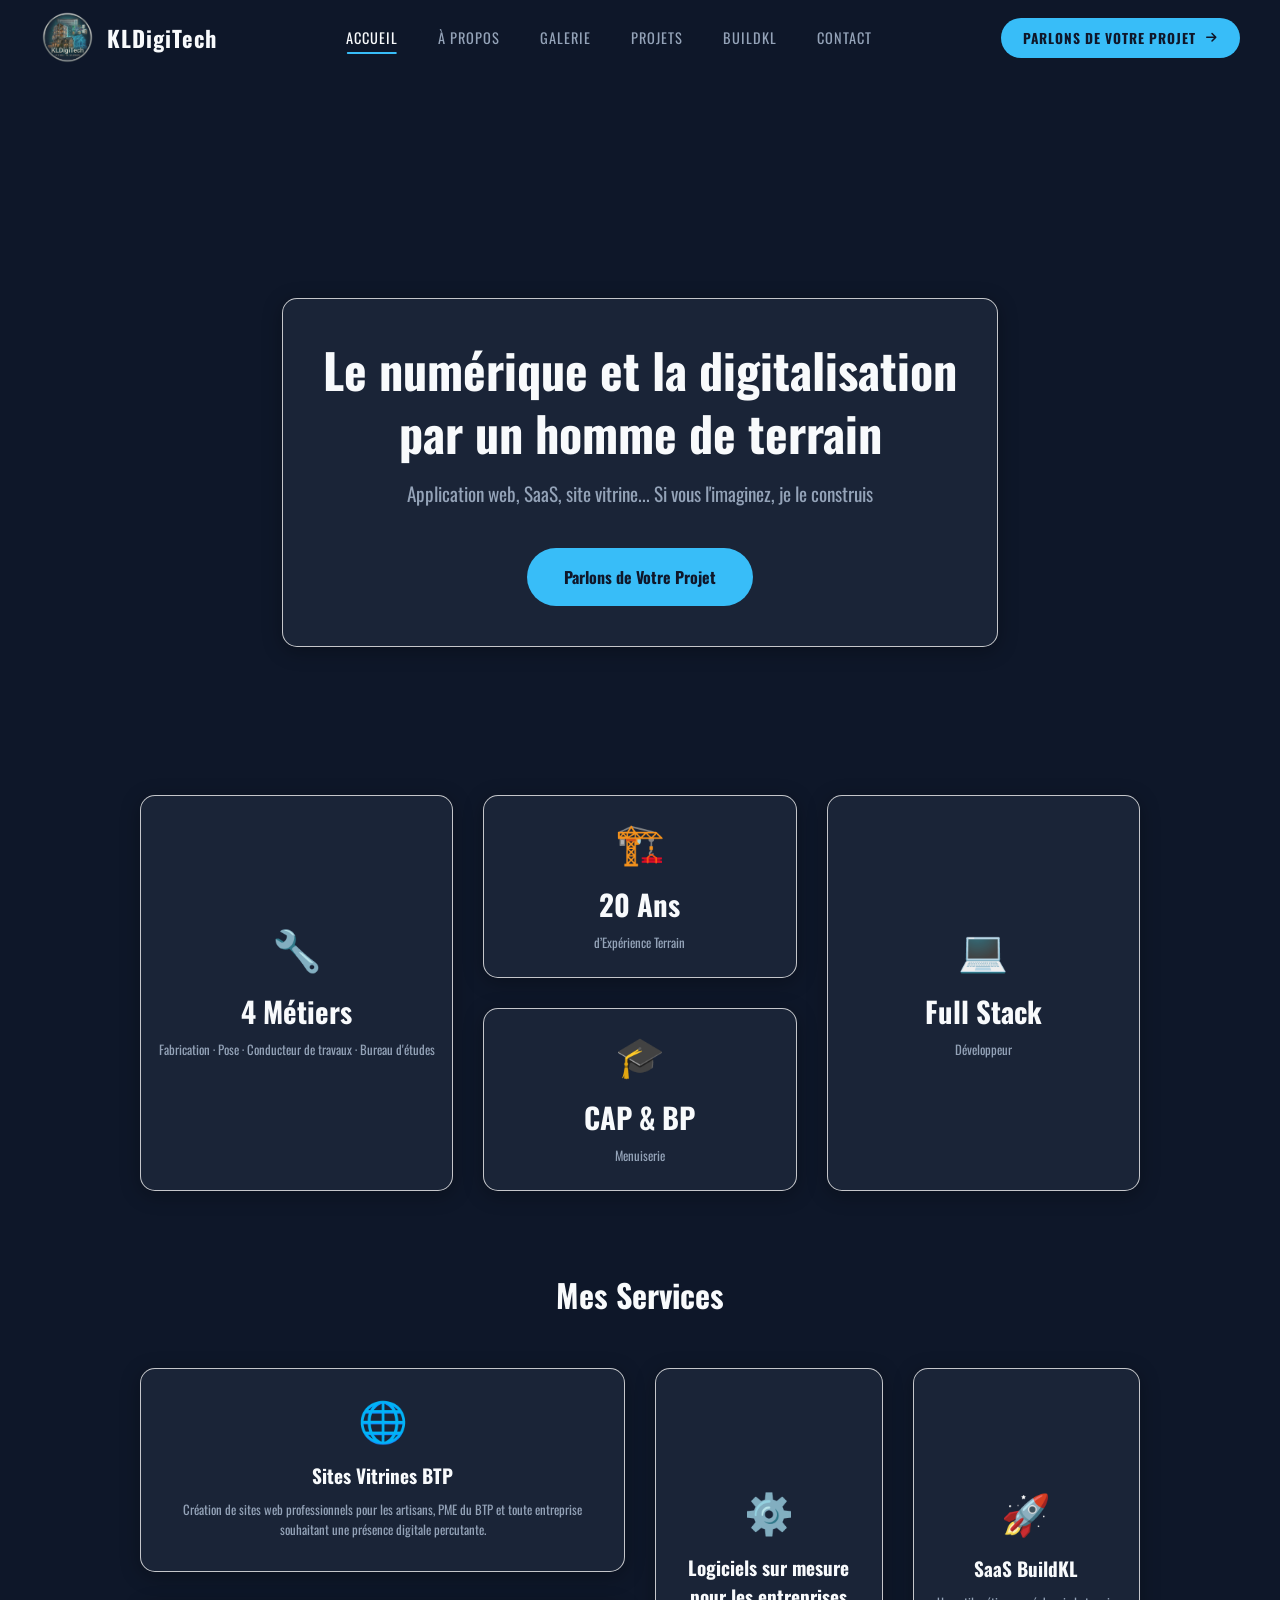
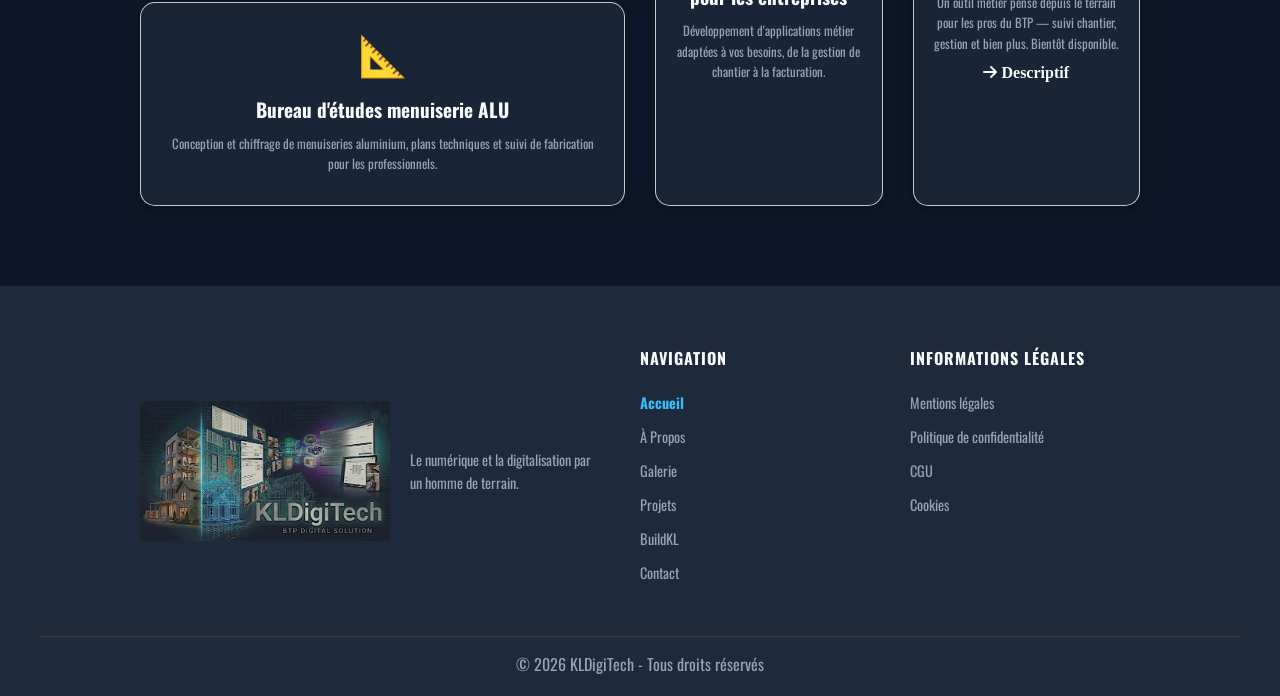
==== commit 1c04c52e: "Changement appelation Logiciel" ====
--- a/index.html
+++ b/index.html
@@ -27,7 +27,7 @@
             <a href="Pages/a-propos.html" class="nav-link">À Propos</a>
             <a href="Pages/galerie.html" class="nav-link">Galerie</a>
             <a href="Pages/projets.html" class="nav-link">Projets</a>
-            <a href="Pages/menuistech.html" class="nav-link">MenuisTech</a>
+            <a href="Pages/BuildKL.html" class="nav-link">BuildKL</a>
             <a href="Pages/contact.html" class="nav-link">Contact</a>
         </nav>
 
@@ -51,7 +51,7 @@
         <a href="Pages/a-propos.html" class="nav-link-mobile">À Propos</a>
         <a href="Pages/galerie.html" class="nav-link-mobile">Galerie</a>
         <a href="Pages/projets.html" class="nav-link-mobile">Projets</a>
-        <a href="Pages/menuistech.html" class="nav-link-mobile">MenuisTech</a>
+        <a href="Pages/BuildKL.html" class="nav-link-mobile">BuildKL</a>
         <a href="Pages/contact.html" class="nav-link-mobile">Contact</a>
         <a href="Pages/contact.html" class="navbar-cta-mobile">Parlons de votre projet →</a>
     </div>
@@ -106,7 +106,7 @@
       </div>
       <div class="service-card">
         <span class="service-icon">🚀</span>
-        <h3>SaaS MenuisTech</h3>
+        <h3>SaaS BuildKL</h3>
         <p>Un outil métier pensé depuis le terrain pour les pros du BTP — suivi chantier, gestion et bien plus. Bientôt disponible.</p>
         <a href="Pages/projets.html" class="service-link"><i class="fas fa-arrow-right"></i> Descriptif</a>
       </div>
@@ -132,7 +132,7 @@
         <li><a href="Pages/a-propos.html">À Propos</a></li>
         <li><a href="Pages/galerie.html">Galerie</a></li>
         <li><a href="Pages/projets.html">Projets</a></li>
-        <li><a href="Pages/menuistech.html">MenuisTech</a></li>
+        <li><a href="Pages/BuildKL.html">BuildKL</a></li>
         <li><a href="Pages/contact.html">Contact</a></li>
       </ul>
     </div>
--- a/Css/style.css
+++ b/Css/style.css
@@ -594,8 +594,8 @@
     border-top: 1px solid rgba(255, 255, 255, 0.1);
 }
 
-/* ===== MENUISTECH ===== */
-.menuistech {
+/* ===== BuildKL ===== */
+.BuildKL {
 
     display: flex;
     flex-direction: column;
@@ -605,7 +605,7 @@
     padding: 120px 40px 80px;
 }
 
-.menuistech-hero {
+.BuildKL-hero {
     display: flex;
     flex-direction: column;
     align-items: center;
@@ -613,12 +613,12 @@
     margin-bottom: 40px;
 }
 
-.menuistech-hero h1 {
+.BuildKL-hero h1 {
     color: var(--text-primary);
     font-size: 4rem;
 }
 
-.menuistech-badge {
+.BuildKL-badge {
     font-family: 'Oswald', sans-serif;
     font-size: 0.9rem;
     letter-spacing: 4px;
@@ -631,7 +631,7 @@
     border-radius: 20px;
 }
 
-.menuistech-problemes {
+.BuildKL-problemes {
     display: flex;
     flex-direction: column;
     align-items: center;
@@ -640,7 +640,7 @@
     max-width: 1200px;
 }
 
-.menuistech-problemes h2 {
+.BuildKL-problemes h2 {
     margin-bottom: 40px;
     font-size: 3rem;
     color: var(--text-primary);
@@ -682,7 +682,7 @@
     line-height: 1.6;
 }
 
-.menuistech-solution {
+.BuildKL-solution {
     display: flex;
     flex-direction: column;
     align-items: center;
@@ -717,18 +717,18 @@
 
 }
 
-.menuistech-solution h2 {
+.BuildKL-solution h2 {
     font-size: 3rem;
     margin-bottom: 40px;
     color: var(--text-primary);
 }
 
-.menuistech-solution span {
+.BuildKL-solution span {
     font-size: 3rem;
     min-width: 40px;
 }
 
-.menuistech-teaser {
+.BuildKL-teaser {
     border: 1px solid rgba(56, 189, 248, 0.3);
     padding: 40px 20px;
     border-radius: 15px;
@@ -741,13 +741,13 @@
     font-family: 'Oswald', sans-serif
 }
 
-.menuistech-teaser h2 {
+.BuildKL-teaser h2 {
     color: var(--text-primary);
     font-size: 3rem;
     text-align: center;
 }
 
-.menuistech-teaser p {
+.BuildKL-teaser p {
     text-align: center;
     font-size: 1.5rem;
 }
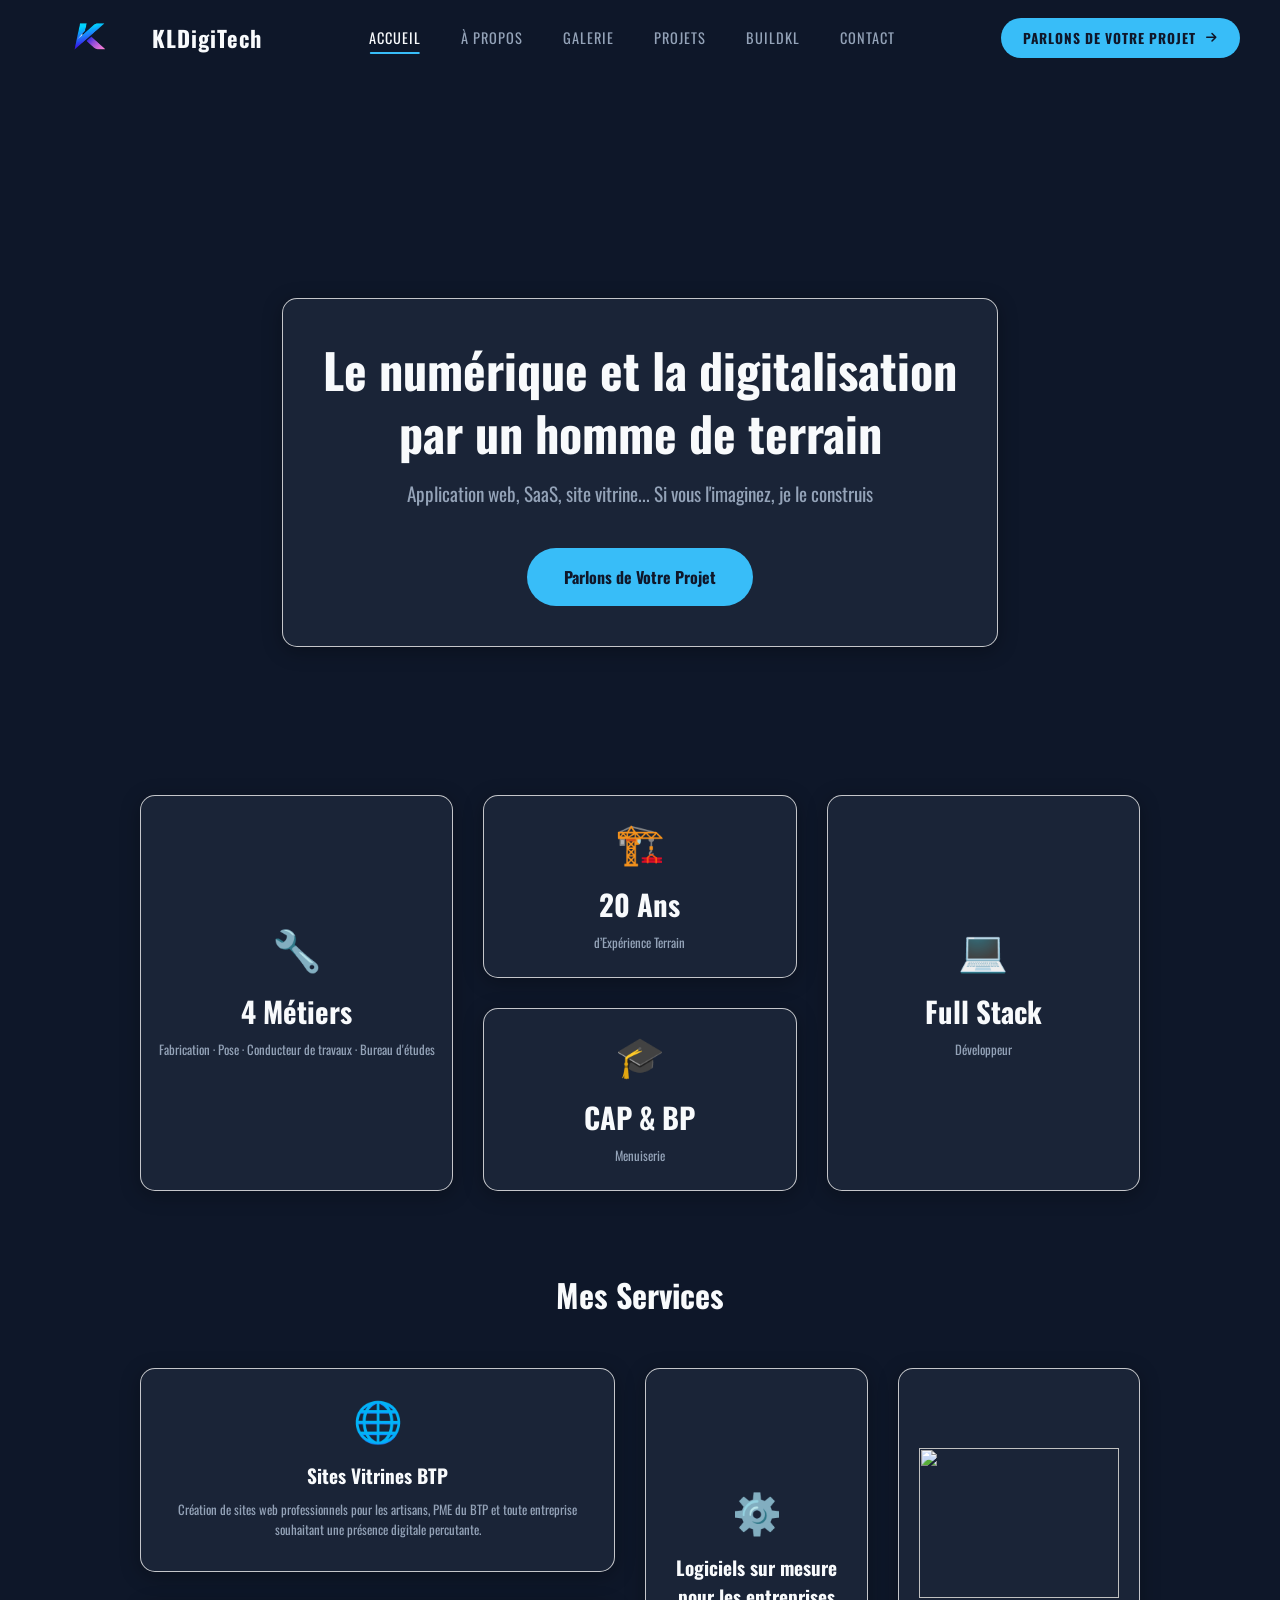
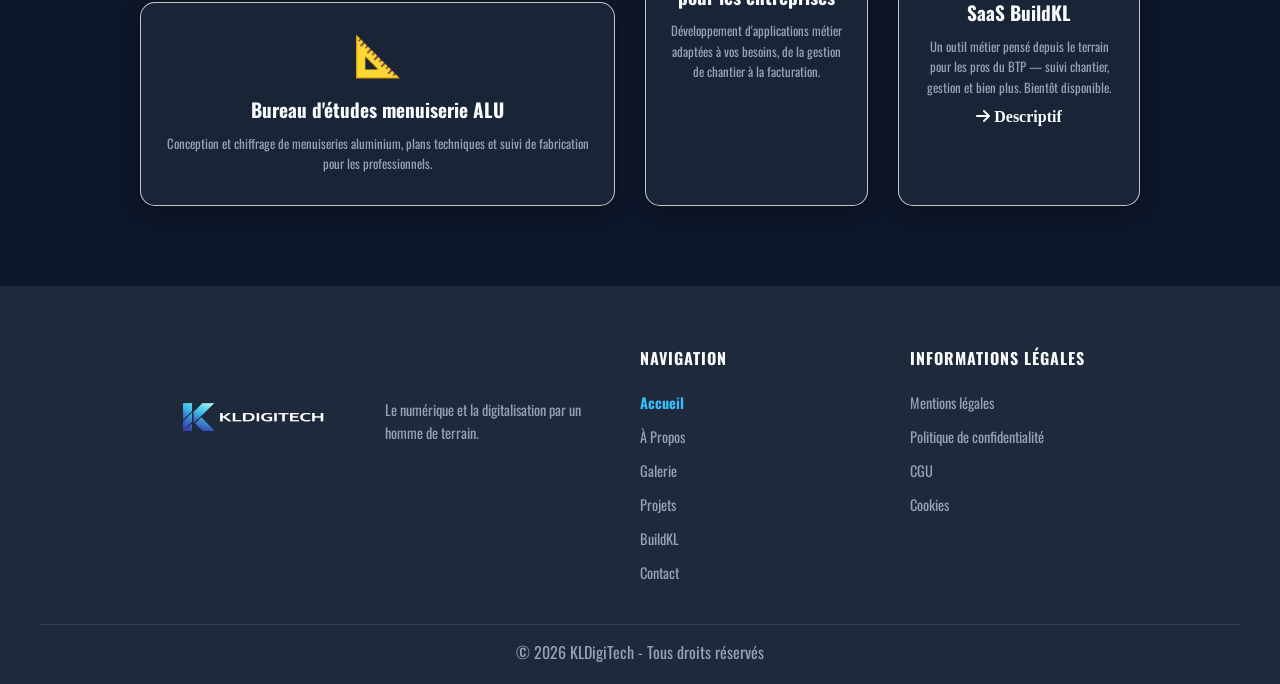
==== commit a36e4739: "mise en place logo sans fond" ====
--- a/index.html
+++ b/index.html
@@ -17,7 +17,7 @@
         
         <!-- LOGO -->
         <a href="index.html" class="navbar-logo">
-            <img src="LOGO/logo-miniature.webp" alt="KLDigiTech logo">
+            <img src="LOGO/min-icone-sf.png" alt="KLDigiTech logo">
             <span class="navbar-logo-text">KLDigiTech</span>
         </a>
 
@@ -105,10 +105,10 @@
         <p>Développement d'applications métier adaptées à vos besoins, de la gestion de chantier à la facturation.</p>
       </div>
       <div class="service-card">
-        <span class="service-icon">🚀</span>
+        <img src="LOGO/logo-noirsf.png" alt="">
         <h3>SaaS BuildKL</h3>
         <p>Un outil métier pensé depuis le terrain pour les pros du BTP — suivi chantier, gestion et bien plus. Bientôt disponible.</p>
-        <a href="Pages/projets.html" class="service-link"><i class="fas fa-arrow-right"></i> Descriptif</a>
+        <a href="Pages/buildkl.html" class="service-link"><i class="fas fa-arrow-right"></i> Descriptif</a>
       </div>
       <div class="service-card">
         <span class="service-icon">📐</span>
@@ -122,7 +122,7 @@
 <footer>
   <div class="footer-grid">
     <div class="footer-brand">
-      <img src="LOGO/Logo-societe.webp" alt="Logo KLDigiTech">
+      <img src="LOGO/sf-logo-blc.png" alt="Logo KLDigiTech">
       <p>Le numérique et la digitalisation par un homme de terrain.</p>
     </div>
     <div class="footer-links">
--- a/Css/style.css
+++ b/Css/style.css
@@ -61,9 +61,12 @@
 }
 
 .navbar-logo img {
-    width: 55px;
-    height: 55px;
+    width: 100px;
+    height: 100px;
+    border-radius: 50%;
     object-fit: contain;
+    background: transparent;
+    border-radius: 0;
 }
 
 .navbar-logo-text {
@@ -307,7 +310,7 @@
     margin-top: 40px;
     padding: 15px 35px;
     border: 2px solid transparent;
-    background-color:var(--accent);
+    background-color: var(--accent);
     color: var(--bg-primary);
     border-radius: 30px;
     text-decoration: none;
@@ -456,7 +459,11 @@
     background-color: rgba(30, 41, 59, 0.8);
     box-shadow: 0 4px 20px rgba(0, 0, 0, 0.3);
 }
-
+.service-card img{
+    width: 200px;
+    height: 150px;
+    border-radius: 0;
+}
 .service-card:hover {
     box-shadow: 0 0 20px rgba(56, 189, 248, 0.3);
     transform: translateY(-10px);
@@ -535,8 +542,9 @@
 
 .footer-brand img {
     width: 250px;
-    height: 250px;
-    object-fit: contain;
+    height: 150px;
+    background: transparent;
+    border-radius: 0;
 }
 
 .footer-brand p {
@@ -610,9 +618,13 @@
     flex-direction: column;
     align-items: center;
     font-family: 'Oswald', sans-serif;
-    margin-bottom: 40px;
-}
-
+    margin-bottom: 30px;
+}
+.BuildKL-hero img{
+    width: 300px;
+    height: 200px;
+    border-radius: 0;
+}
 .BuildKL-hero h1 {
     color: var(--text-primary);
     font-size: 4rem;
